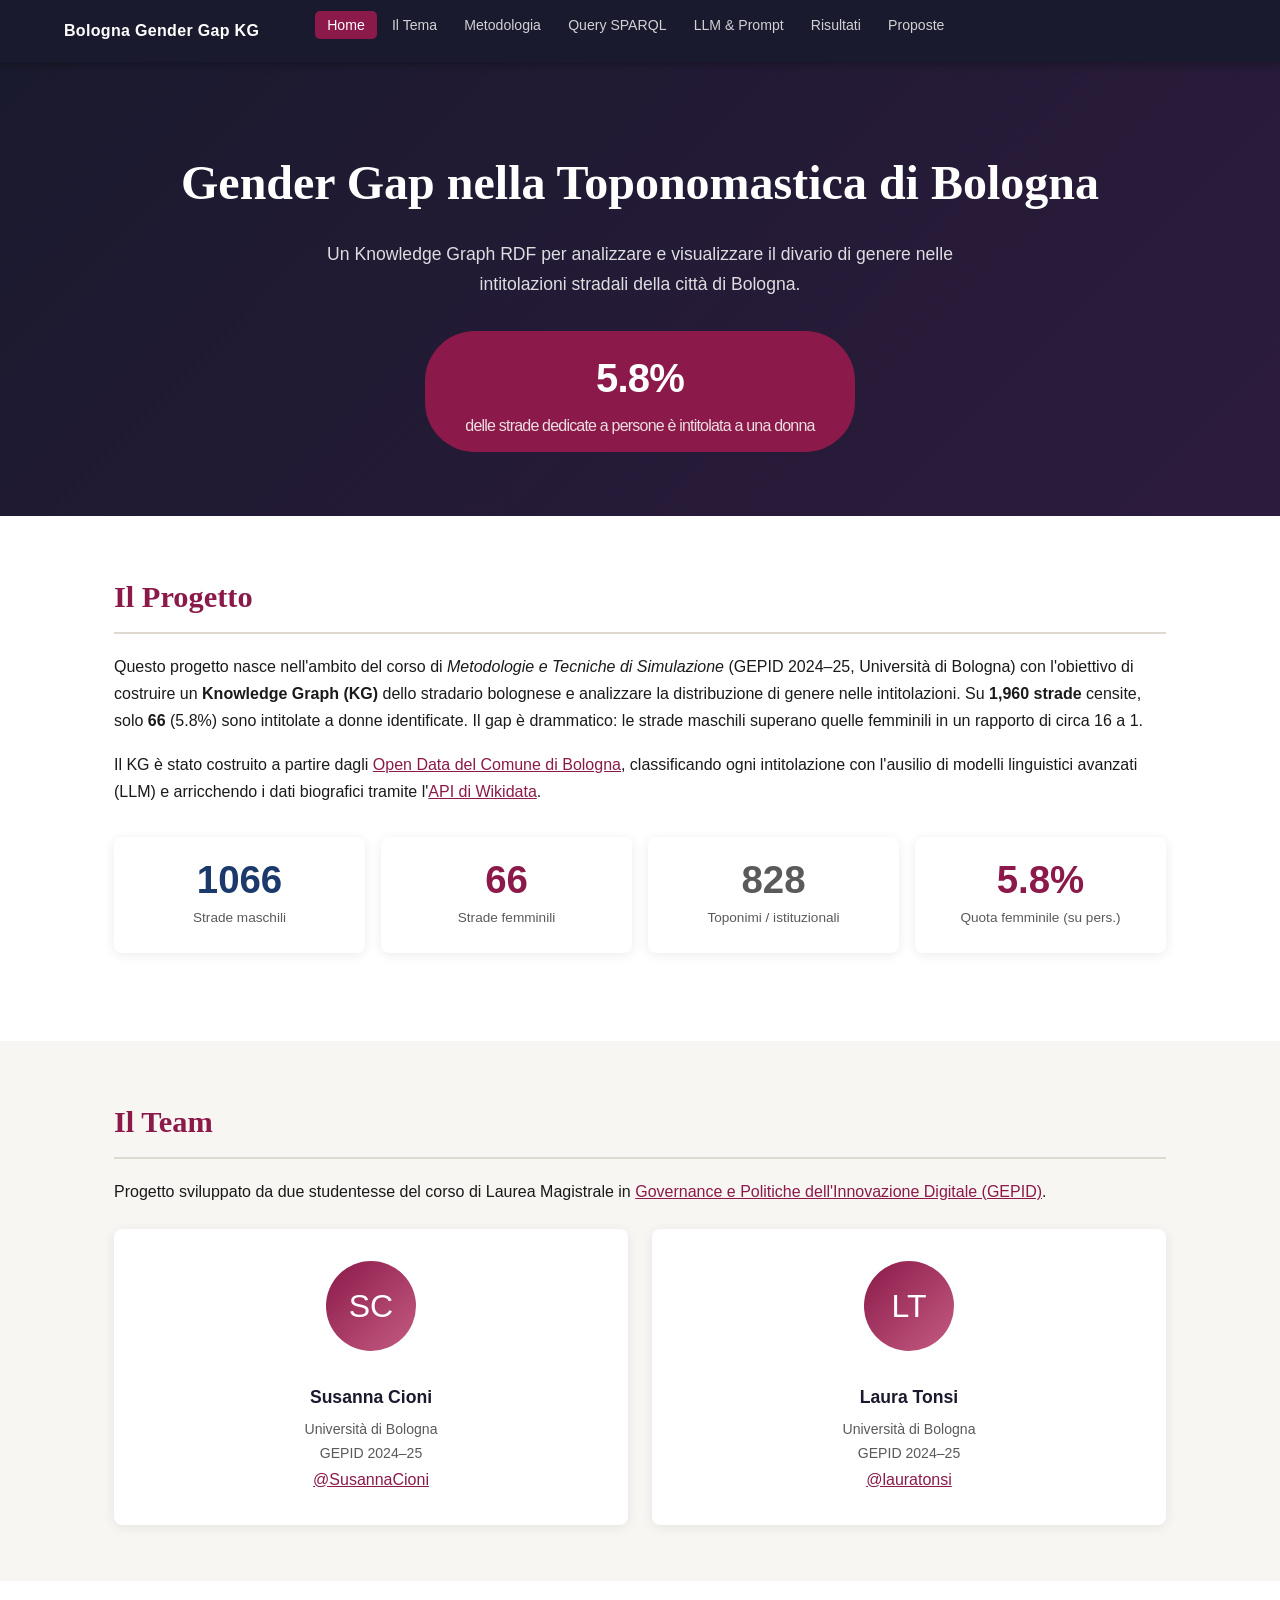
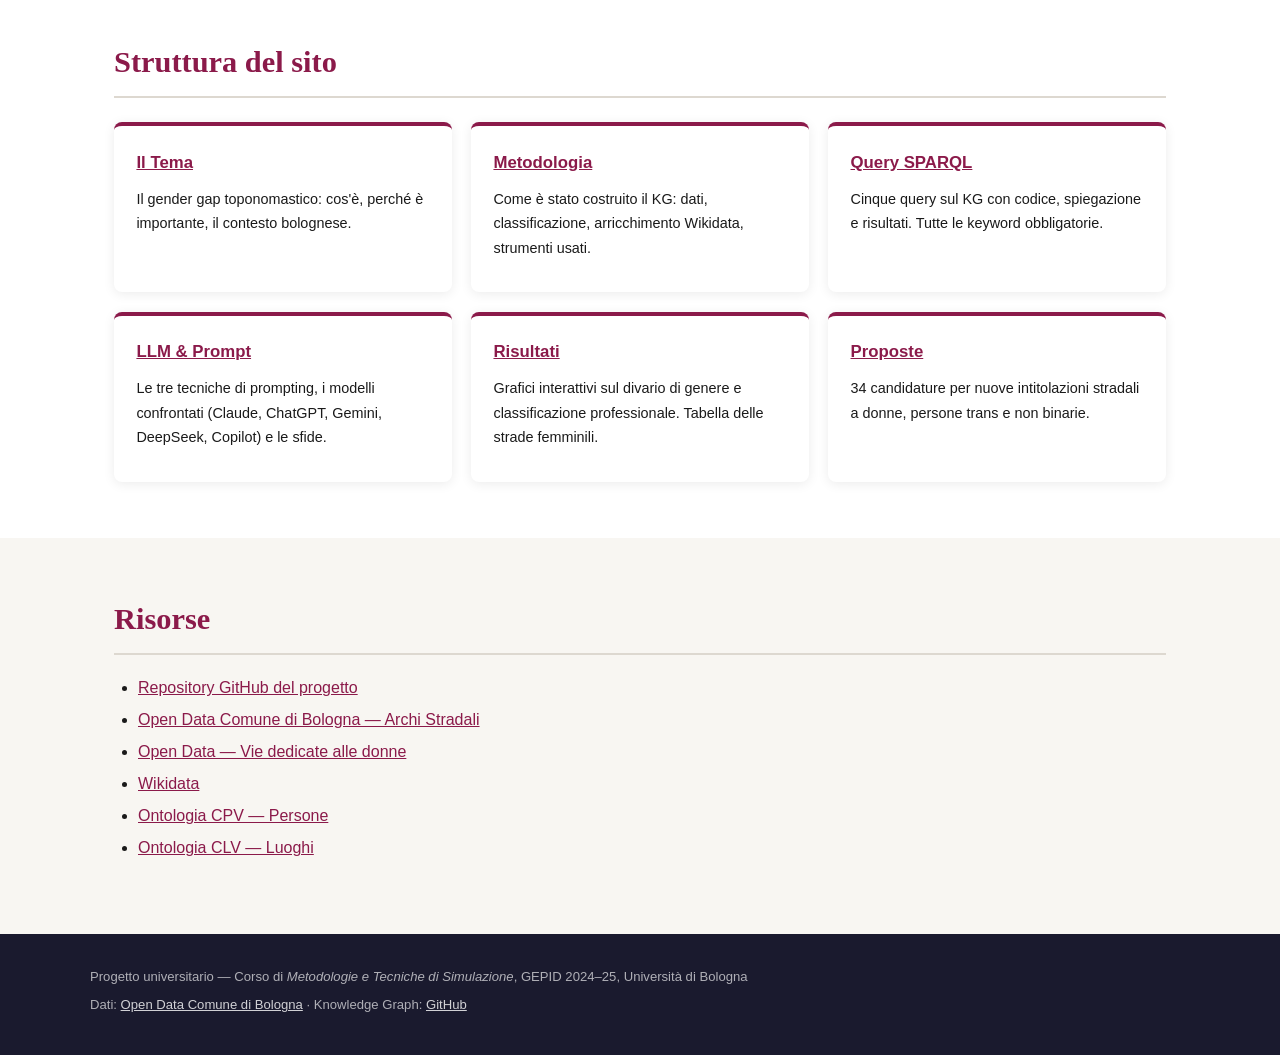
==== docs/index.html @ edab031f "feat: enhance documentation with links and new SPARQL query for RDF generation" ====
<!DOCTYPE html>
<html lang="it">
<head>
  <meta charset="UTF-8">
  <meta name="viewport" content="width=device-width, initial-scale=1.0">
  <title>Home — Gender Gap Bologna</title>
  <link rel="stylesheet" href="style.css">
  
</head>
<body>
<nav id="navbar">
  <div class="nav-inner">
    <a class="nav-brand" href="index.html" class="active">Bologna Gender Gap KG</a>
    <button class="nav-toggle" onclick="document.getElementById('navbar').classList.toggle('open')" aria-label="menu">&#9776;</button>
    <ul class="nav-links">
      <li><a href="index.html" class="active">Home</a></li>
      <li><a href="topic.html">Il Tema</a></li>
      <li><a href="methodology.html">Metodologia</a></li>
      <li><a href="sparql.html">Query SPARQL</a></li>
      <li><a href="llm.html">LLM &amp; Prompt</a></li>
      <li><a href="results.html">Risultati</a></li>
      <li><a href="proposals.html">Proposte</a></li>
    </ul>
  </div>
</nav>
<main>

<div class="hero">
  <h1>Gender Gap nella Toponomastica di Bologna</h1>
  <p>Un Knowledge Graph RDF per analizzare e visualizzare il divario di genere
     nelle intitolazioni stradali della città di Bologna.</p>
  <div class="hero-stat">
    5.8%
    <small>delle strade dedicate a persone è intitolata a una donna</small>
  </div>
</div>

<div class="section-alt"><div class="section">
  <h2>Il Progetto</h2>
  <p>Questo progetto nasce nell'ambito del corso di <em>Metodologie e Tecniche di Simulazione</em>
  (GEPID 2024–25, Università di Bologna) con l'obiettivo di costruire un
  <strong>Knowledge Graph (KG)</strong> dello stradario bolognese e analizzare la distribuzione
  di genere nelle intitolazioni. Su <strong>1,960 strade</strong> censite, solo <strong>66</strong>
  (5.8%) sono intitolate a donne identificate. Il gap è drammatico: le strade maschili
  superano quelle femminili in un rapporto di circa 16 a 1.</p>

  <p>Il KG è stato costruito a partire dagli
  <a href="https://opendata.comune.bologna.it/" target="_blank">Open Data del Comune di Bologna</a>,
  classificando ogni intitolazione con l'ausilio di modelli linguistici avanzati
  (LLM) e arricchendo i dati biografici tramite l'<a href="https://www.wikidata.org/" target="_blank">API di Wikidata</a>.</p>

  <div class="stat-grid">
    <div class="stat-box stat-male">
      <div class="number">1066</div>
      <div class="label">Strade maschili</div>
    </div>
    <div class="stat-box stat-female">
      <div class="number">66</div>
      <div class="label">Strade femminili</div>
    </div>
    <div class="stat-box stat-topo">
      <div class="number">828</div>
      <div class="label">Toponimi / istituzionali</div>
    </div>
    <div class="stat-box stat-pct">
      <div class="number">5.8%</div>
      <div class="label">Quota femminile (su pers.)</div>
    </div>
  </div>
</div></div>

<div class="section">
  <h2>Il Team</h2>
  <p>Progetto sviluppato da due studentesse del corso di Laurea Magistrale
  in <a href="https://corsi.unibo.it/magistrale/PoliticheInnovazioneDigitale" target="_blank" rel="noopener">Governance e Politiche dell'Innovazione Digitale (GEPID)</a>.</p>
  <div class="team-grid">
    <div class="team-card">
      <div class="team-avatar">SC</div>
      <h3>Susanna Cioni</h3>
      <p>Università di Bologna<br>GEPID 2024–25</p>
      <a href="https://github.com/SusannaCioni" target="_blank" rel="noopener">@SusannaCioni</a>
    </div>
    <div class="team-card">
      <div class="team-avatar">LT</div>
      <h3>Laura Tonsi</h3>
      <p>Università di Bologna<br>GEPID 2024–25</p>
      <a href="https://github.com/lauratonsi" target="_blank" rel="noopener">@lauratonsi</a>
    </div>
  </div>
</div>

<div class="section-alt"><div class="section">
  <h2>Struttura del sito</h2>
  <div class="card-grid">
    <div class="card"><h3><a href="topic.html">Il Tema</a></h3>
      <p>Il gender gap toponomastico: cos'è, perché è importante, il contesto bolognese.</p></div>
    <div class="card"><h3><a href="methodology.html">Metodologia</a></h3>
      <p>Come è stato costruito il KG: dati, classificazione, arricchimento Wikidata, strumenti usati.</p></div>
    <div class="card"><h3><a href="sparql.html">Query SPARQL</a></h3>
      <p>Cinque query sul KG con codice, spiegazione e risultati. Tutte le keyword obbligatorie.</p></div>
    <div class="card"><h3><a href="llm.html">LLM &amp; Prompt</a></h3>
      <p>Le tre tecniche di prompting, i modelli confrontati (Claude, ChatGPT, Gemini, DeepSeek, Copilot) e le sfide.</p></div>
    <div class="card"><h3><a href="results.html">Risultati</a></h3>
      <p>Grafici interattivi sul divario di genere e classificazione professionale. Tabella delle strade femminili.</p></div>
    <div class="card"><h3><a href="proposals.html">Proposte</a></h3>
      <p>34 candidature per nuove intitolazioni stradali a donne, persone trans e non binarie.</p></div>
  </div>
</div></div>

<div class="section">
  <h2>Risorse</h2>
  <ul>
    <li><a href="https://github.com/lauratonsi/PROGETTO_KNOWLEDGE_GRAPH" target="_blank">Repository GitHub del progetto</a></li>
    <li><a href="https://opendata.comune.bologna.it/explore/dataset/rifter_arcstra_li/information/" target="_blank">Open Data Comune di Bologna — Archi Stradali</a></li>
    <li><a href="https://opendata.comune.bologna.it/explore/dataset/le-aree-verdi-e-le-vie-di-bologna-dedicate-alle-donne/information/" target="_blank">Open Data — Vie dedicate alle donne</a></li>
    <li><a href="https://www.wikidata.org/" target="_blank">Wikidata</a></li>
    <li><a href="https://w3id.org/italia/onto/CPV/" target="_blank">Ontologia CPV — Persone</a></li>
    <li><a href="https://w3id.org/italia/onto/CLV/" target="_blank">Ontologia CLV — Luoghi</a></li>
  </ul>
</div>

</main>
<footer>
  <div class="footer-inner">
    <p>Progetto universitario — Corso di <em>Metodologie e Tecniche di Simulazione</em>, GEPID 2024–25, Università di Bologna</p>
    <p>Dati: <a href="https://opendata.comune.bologna.it/" target="_blank">Open Data Comune di Bologna</a> ·
       Knowledge Graph: <a href="https://github.com/lauratonsi/PROGETTO_KNOWLEDGE_GRAPH" target="_blank">GitHub</a></p>
  </div>
</footer>

</body>
</html>
---- docs/style.css ----
:root {
  --primary: #8b1a4a;
  --primary-light: #c45c82;
  --blue: #1b3a6b;
  --green: #1a6b3a;
  --green-light: #d4edda;
  --amber: #b5650a;
  --amber-light: #fff3cd;
  --text: #1a1a1a;
  --text-muted: #5a5a5a;
  --bg: #f8f6f2;
  --white: #ffffff;
  --border: #ddd8d0;
  --nav-bg: #1a1a2e;
  --nav-height: 62px;
  --radius: 8px;
  --shadow: 0 2px 12px rgba(0,0,0,0.08);
}

*, *::before, *::after { box-sizing: border-box; margin: 0; padding: 0; }

body {
  font-family: -apple-system, BlinkMacSystemFont, 'Segoe UI', Roboto, sans-serif;
  font-size: 16px;
  line-height: 1.7;
  color: var(--text);
  background: var(--bg);
}

/* ── Navigation ── */
#navbar {
  position: fixed; top: 0; left: 0; right: 0; z-index: 1000;
  background: var(--nav-bg);
  box-shadow: 0 2px 8px rgba(0,0,0,0.3);
  height: var(--nav-height);
}
.nav-inner {
  max-width: 1200px; margin: 0 auto; padding: 0 1.5rem;
  display: flex; align-items: center; height: 100%;
}
.nav-brand {
  color: #fff; font-weight: 700; font-size: 1rem;
  text-decoration: none; white-space: nowrap; margin-right: 2rem;
  letter-spacing: 0.02em;
}
.nav-links {
  list-style: none; display: flex; gap: 0.2rem; flex-wrap: wrap;
}
.nav-links a {
  color: rgba(255,255,255,0.8); text-decoration: none;
  padding: 0.4rem 0.75rem; border-radius: 5px;
  font-size: 0.88rem; transition: background 0.15s, color 0.15s;
}
.nav-links a:hover, .nav-links a.active {
  background: var(--primary); color: #fff;
}
.nav-toggle { display: none; background: none; border: none; color: #fff; font-size: 1.4rem; cursor: pointer; margin-left: auto; }

/* ── Main ── */
main { margin-top: var(--nav-height); min-height: calc(100vh - var(--nav-height) - 80px); }

/* ── Hero ── */
.hero {
  background: linear-gradient(135deg, var(--nav-bg) 0%, #2d1b3d 100%);
  color: #fff; padding: 5rem 1.5rem 4rem; text-align: center;
}
.hero h1 { font-family: Georgia, serif; font-size: clamp(1.8rem, 4vw, 3rem); margin-bottom: 1rem; }
.hero p  { font-size: 1.1rem; opacity: 0.85; max-width: 680px; margin: 0 auto 2rem; }
.hero-stat { display: inline-block; background: var(--primary); padding: 0.8rem 2.5rem; border-radius: 50px; font-size: 2.5rem; font-weight: 700; letter-spacing: -0.02em; }
.hero-stat small { font-size: 1rem; font-weight: 400; opacity: 0.85; display: block; }

/* ── Sections ── */
.section { max-width: 1100px; margin: 0 auto; padding: 3.5rem 1.5rem; }
.section + .section { padding-top: 1rem; }
.section-alt { background: var(--white); }
.section-alt .section { padding: 3.5rem 1.5rem; }
h2 { font-family: Georgia, serif; font-size: 1.9rem; color: var(--primary); margin-bottom: 1.2rem; border-bottom: 2px solid var(--border); padding-bottom: 0.5rem; }
h3 { font-size: 1.2rem; color: var(--nav-bg); margin: 2rem 0 0.6rem; }
h4 { font-size: 1rem; color: var(--text); margin: 1.2rem 0 0.4rem; font-weight: 600; }
p  { margin-bottom: 1rem; }
a  { color: var(--primary); }
a:hover { color: var(--primary-light); }
ul, ol { margin: 0.5rem 0 1rem 1.5rem; }
li { margin-bottom: 0.3rem; }

/* ── Cards grid ── */
.card-grid { display: grid; grid-template-columns: repeat(auto-fill, minmax(300px, 1fr)); gap: 1.2rem; margin-top: 1.5rem; }
.card {
  background: var(--white); border-radius: var(--radius); padding: 1.4rem;
  box-shadow: var(--shadow); border-top: 4px solid var(--primary);
  transition: transform 0.15s, box-shadow 0.15s;
}
.card:hover { transform: translateY(-3px); box-shadow: 0 6px 20px rgba(0,0,0,0.12); }
.card.future { border-top-color: var(--amber); }
.card h3 { margin-top: 0; font-size: 1.05rem; color: var(--primary); }
.card.future h3 { color: var(--amber); }
.card-meta { font-size: 0.82rem; color: var(--text-muted); margin-bottom: 0.5rem; }
.card p { font-size: 0.9rem; margin-bottom: 0.6rem; }
.badge {
  display: inline-block; padding: 0.2rem 0.7rem; border-radius: 20px; font-size: 0.75rem; font-weight: 600;
}
.badge-active { background: var(--green-light); color: var(--green); }
.badge-future { background: var(--amber-light); color: var(--amber); }
.card-fonte { font-size: 0.78rem; margin-top: 0.6rem; }

/* ── Stat boxes ── */
.stat-grid { display: grid; grid-template-columns: repeat(auto-fit, minmax(180px, 1fr)); gap: 1rem; margin: 2rem 0; }
.stat-box { background: var(--white); border-radius: var(--radius); padding: 1.5rem 1rem; text-align: center; box-shadow: var(--shadow); }
.stat-box .number { font-size: 2.4rem; font-weight: 700; line-height: 1; }
.stat-box .label { font-size: 0.85rem; color: var(--text-muted); margin-top: 0.4rem; }
.stat-male   .number { color: var(--blue); }
.stat-female .number { color: var(--primary); }
.stat-topo   .number { color: #5a5a5a; }
.stat-pct    .number { color: var(--primary); }

/* ── Charts ── */
.chart-wrap { position: relative; max-width: 700px; margin: 1.5rem auto; }
.chart-wrap-full { position: relative; width: 100%; margin: 1.5rem 0; height: 420px; }

/* ── Code blocks ── */
.code-block {
  background: #1e1e2e; color: #cdd6f4; border-radius: var(--radius);
  padding: 1.4rem 1.6rem; overflow-x: auto; font-family: 'Consolas','Monaco','Courier New',monospace;
  font-size: 0.82rem; line-height: 1.7; margin: 1rem 0 1.5rem;
}
.code-block .sc { color: #6c7086; font-style: italic; }  /* comment */
.code-block .sk { color: #89b4fa; font-weight: bold; }   /* keyword */
.code-block .sp { color: #a6e3a1; }                      /* prefix name */
.code-block .su { color: #f9e2af; }                      /* uri */
.code-block .ss { color: #a6e3a1; }                      /* string */
.code-block .sv { color: #cba6f7; }                      /* variable */

/* ── Prompt boxes ── */
.prompt-box {
  border-left: 4px solid var(--primary); background: var(--white);
  padding: 1rem 1.2rem; border-radius: 0 var(--radius) var(--radius) 0;
  margin: 0.8rem 0 1.2rem; font-size: 0.92rem;
}
.response-box {
  border-left: 4px solid var(--blue); background: #f0f4ff;
  padding: 1rem 1.2rem; border-radius: 0 var(--radius) var(--radius) 0;
  margin: 0.8rem 0 1.5rem; font-size: 0.92rem;
}
.prompt-label { font-size: 0.75rem; font-weight: 700; text-transform: uppercase; letter-spacing: 0.05em; color: var(--text-muted); margin-bottom: 0.3rem; }

/* ── Table ── */
.table-wrap { overflow-x: auto; margin: 1rem 0; }
table { width: 100%; border-collapse: collapse; font-size: 0.88rem; }
th { background: var(--nav-bg); color: #fff; padding: 0.6rem 0.8rem; text-align: left; font-weight: 600; }
td { padding: 0.55rem 0.8rem; border-bottom: 1px solid var(--border); }
tr:nth-child(even) td { background: #f5f3ef; }
tr:hover td { background: #ede8e0; }

/* ── Filters ── */
.filters { display: flex; flex-wrap: wrap; gap: 0.5rem; margin: 1rem 0; }
.filter-btn {
  padding: 0.4rem 1rem; border-radius: 20px; border: 2px solid var(--border);
  background: var(--white); cursor: pointer; font-size: 0.85rem; transition: all 0.15s;
}
.filter-btn:hover, .filter-btn.active { background: var(--primary); color: #fff; border-color: var(--primary); }
#search-box {
  padding: 0.5rem 1rem; border: 2px solid var(--border); border-radius: 20px;
  font-size: 0.9rem; width: 100%; max-width: 360px; outline: none;
}
#search-box:focus { border-color: var(--primary); }

/* ── LLM table ── */
.llm-table td, .llm-table th { padding: 0.7rem 1rem; }
.llm-table .check { color: var(--green); font-weight: bold; }
.llm-table .partial { color: var(--amber); }
.llm-table .cross { color: #c0392b; }

/* ── Step list ── */
.step-list { list-style: none; margin: 1rem 0; padding: 0; counter-reset: steps; }
.step-list > li {
  counter-increment: steps; display: flex; gap: 1rem;
  padding: 1rem; background: var(--white); border-radius: var(--radius);
  box-shadow: var(--shadow); margin-bottom: 0.8rem;
}
.step-list > li::before {
  content: counter(steps); min-width: 2rem; height: 2rem;
  background: var(--primary); color: #fff; border-radius: 50%;
  display: flex; align-items: center; justify-content: center;
  font-weight: 700; flex-shrink: 0;
}

/* ── Team ── */
.team-grid { display: grid; grid-template-columns: repeat(auto-fit, minmax(220px, 1fr)); gap: 1.5rem; margin-top: 1.5rem; }
.team-card { background: var(--white); border-radius: var(--radius); padding: 2rem 1.5rem; text-align: center; box-shadow: var(--shadow); }
.team-avatar { width: 90px; height: 90px; border-radius: 50%; background: linear-gradient(135deg, var(--primary), var(--primary-light)); display: flex; align-items: center; justify-content: center; font-size: 2rem; color: #fff; margin: 0 auto 1rem; }
.team-card h3 { font-size: 1.1rem; margin-bottom: 0.3rem; }
.team-card p { font-size: 0.88rem; color: var(--text-muted); margin: 0; }

/* ── Info box ── */
.info-box { background: #e8f4fd; border-left: 4px solid var(--blue); padding: 1rem 1.2rem; border-radius: 0 var(--radius) var(--radius) 0; margin: 1rem 0; font-size: 0.92rem; }
.warn-box  { background: var(--amber-light); border-left: 4px solid var(--amber); padding: 1rem 1.2rem; border-radius: 0 var(--radius) var(--radius) 0; margin: 1rem 0; font-size: 0.92rem; }

/* ── Footer ── */
footer { background: var(--nav-bg); color: rgba(255,255,255,0.65); padding: 2rem 1.5rem; font-size: 0.82rem; }
.footer-inner { max-width: 1100px; margin: 0 auto; }
footer a { color: rgba(255,255,255,0.8); }
footer p { margin-bottom: 0.4rem; }

/* ── Responsive ── */
@media (max-width: 768px) {
  .nav-toggle { display: block; }
  .nav-links { display: none; flex-direction: column; position: absolute; top: var(--nav-height); left: 0; right: 0; background: var(--nav-bg); padding: 1rem; gap: 0.2rem; }
  #navbar.open .nav-links { display: flex; }
  .hero { padding: 3rem 1rem 2.5rem; }
}
.grafici-grid {
  display: grid;
  grid-template-columns: repeat(auto-fit, minmax(300px, 1fr));
  gap: 1.5rem;
  margin: 1.5rem 0;
}
.grafici-grid figure {
  margin: 0;
  background: #f8f8f8;
  border-radius: 8px;
  overflow: hidden;
  border: 1px solid #e0e0e0;
}
.grafici-grid img {
  width: 100%;
  display: block;
}
.grafici-grid figcaption {
  padding: 0.6rem 0.8rem;
  font-size: 0.83rem;
  color: #555;
  text-align: center;
}
.grafici-grid a { display: block; }
.grafici-grid a:hover img { opacity: 0.88; }
.grafici-grid img { cursor: zoom-in; transition: opacity 0.15s; }
.btn-webvowl {
  display: inline-block;
  background: var(--primary);
  color: #fff;
  padding: 0.75rem 2rem;
  border-radius: 6px;
  font-weight: 600;
  font-size: 1rem;
  text-decoration: none;
  transition: background 0.2s;
}
.btn-webvowl:hover { background: var(--primary-light); color: #fff; }
.webvowl-note { font-size: 0.85rem; color: #555; margin-top: 0.75rem; }
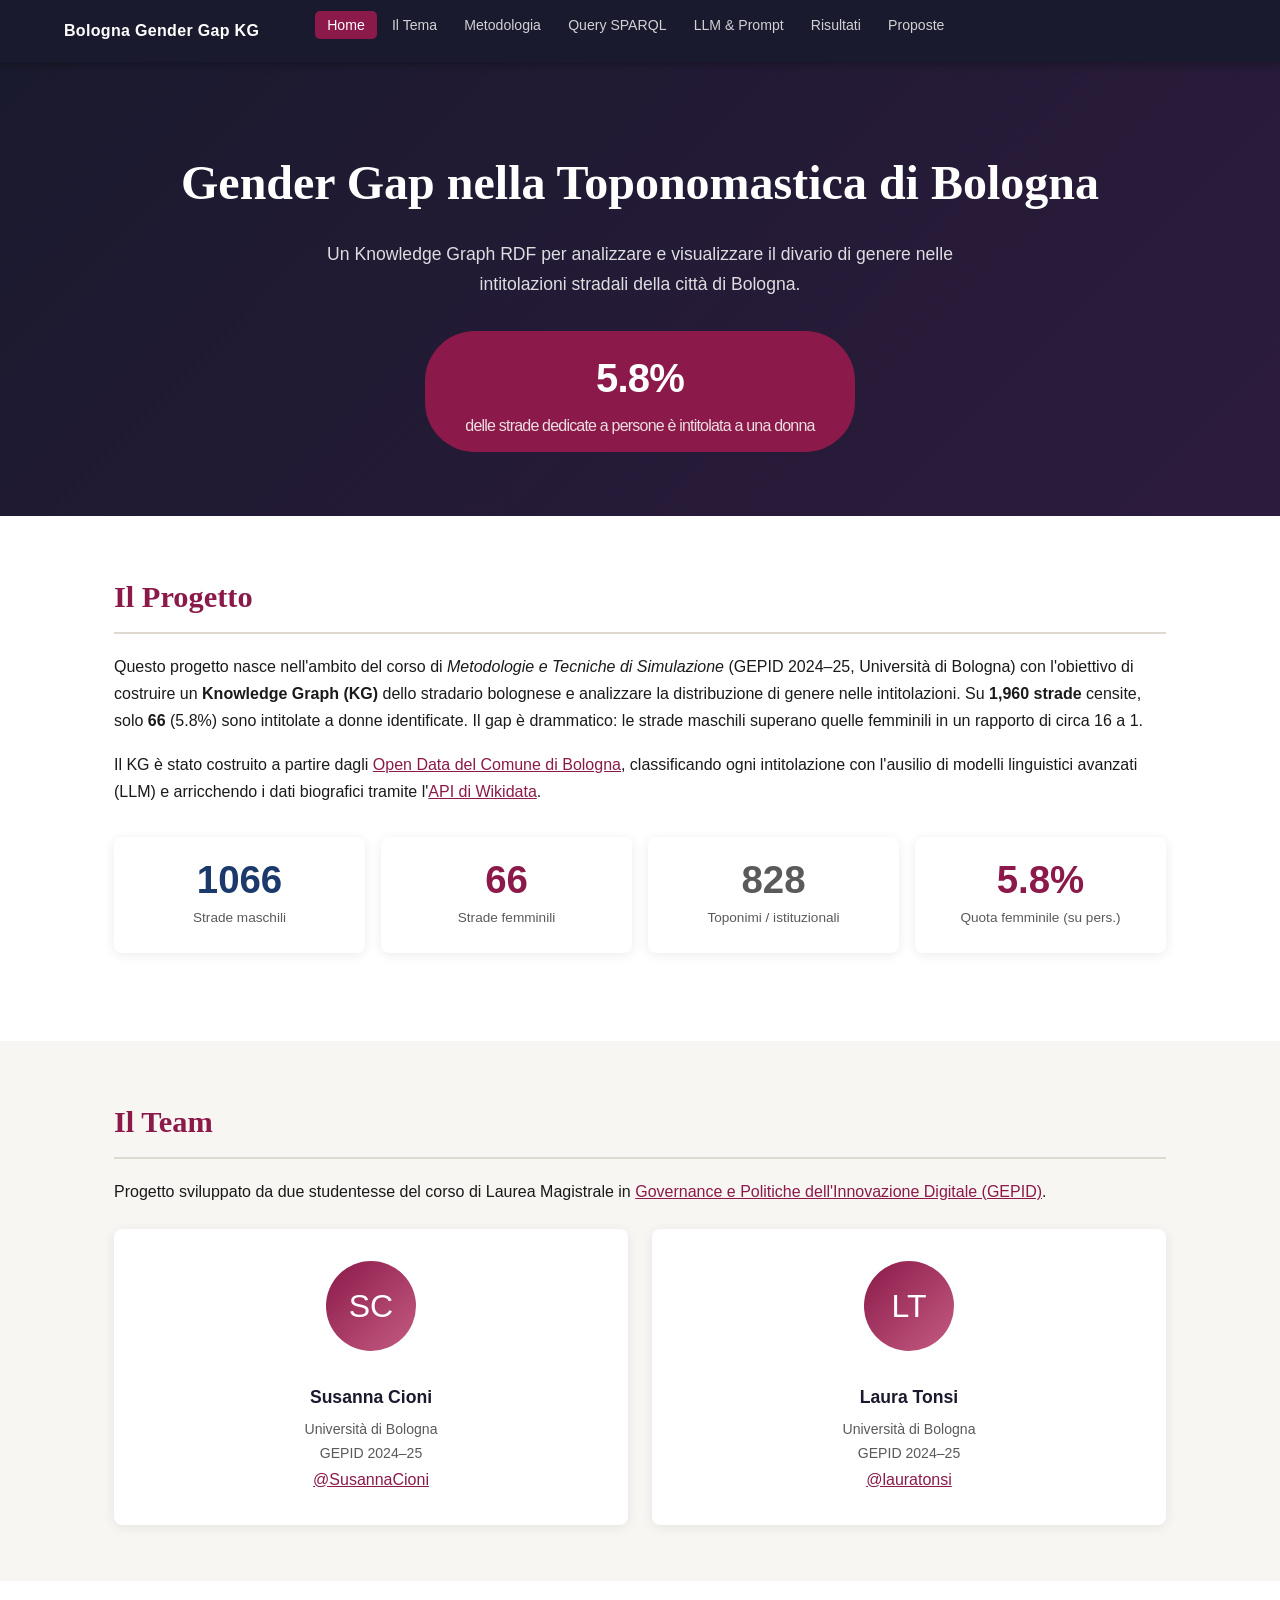
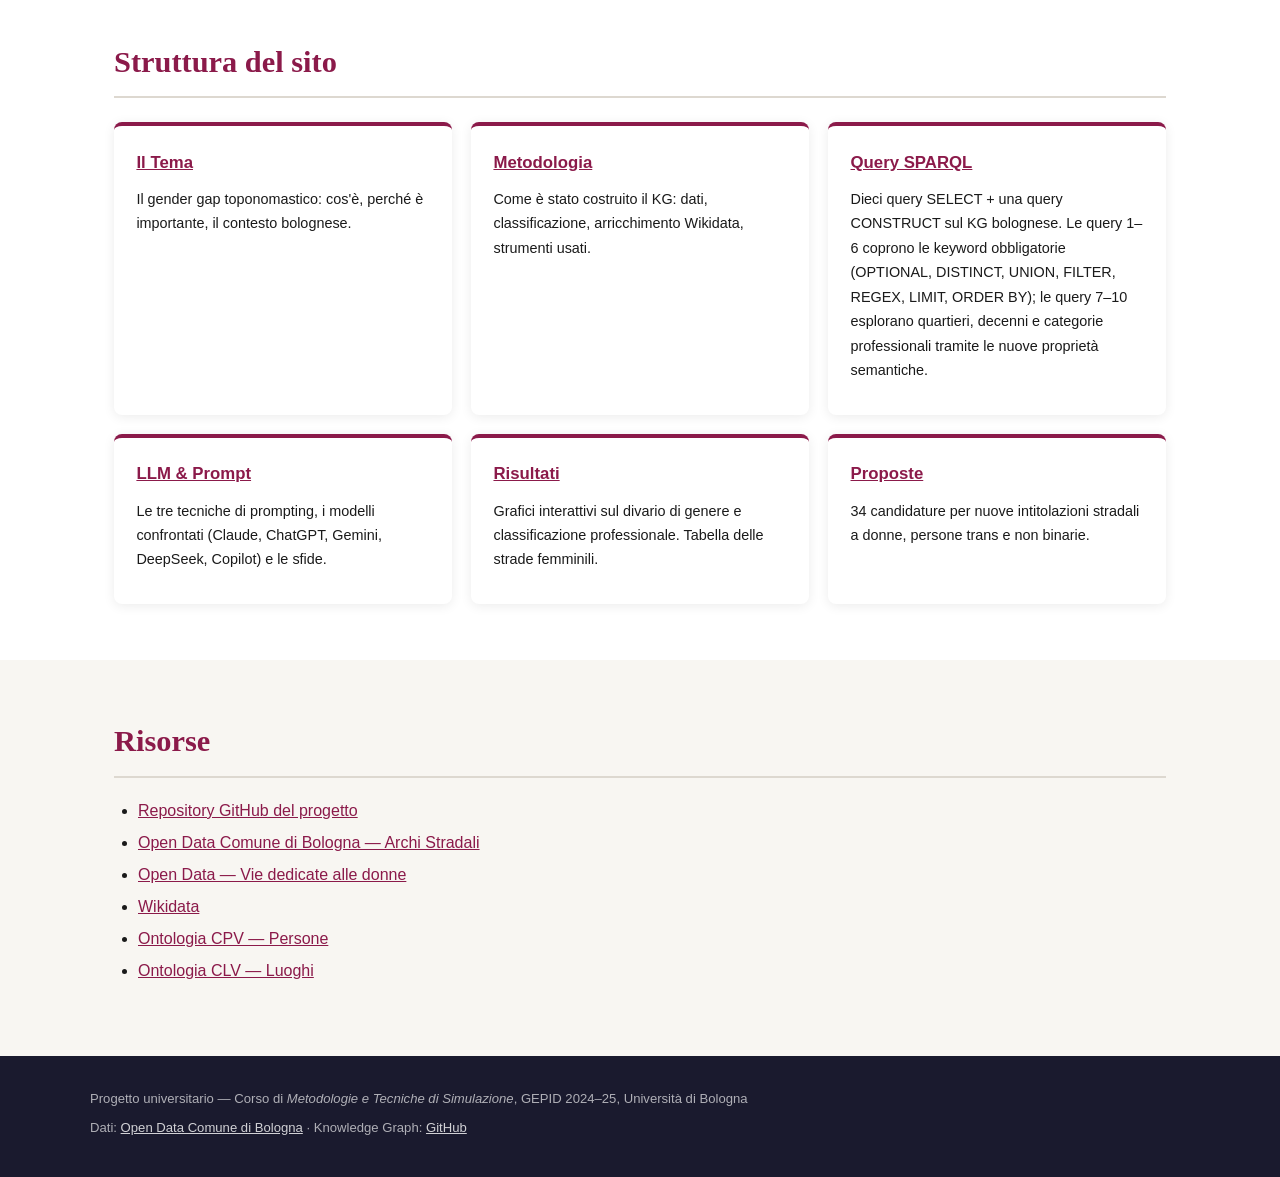
==== commit 51d07d64: "feat: update methodology and SPARQL documentation with detailed query descriptions and classificatio" ====
--- a/docs/index.html
+++ b/docs/index.html
@@ -10,7 +10,7 @@
 <body>
 <nav id="navbar">
   <div class="nav-inner">
-    <a class="nav-brand" href="index.html" class="active">Bologna Gender Gap KG</a>
+    <a class="nav-brand" href="index.html">Bologna Gender Gap KG</a>
     <button class="nav-toggle" onclick="document.getElementById('navbar').classList.toggle('open')" aria-label="menu">&#9776;</button>
     <ul class="nav-links">
       <li><a href="index.html" class="active">Home</a></li>
@@ -97,7 +97,7 @@
     <div class="card"><h3><a href="methodology.html">Metodologia</a></h3>
       <p>Come è stato costruito il KG: dati, classificazione, arricchimento Wikidata, strumenti usati.</p></div>
     <div class="card"><h3><a href="sparql.html">Query SPARQL</a></h3>
-      <p>Cinque query sul KG con codice, spiegazione e risultati. Tutte le keyword obbligatorie.</p></div>
+      <p>Dieci query SELECT + una query CONSTRUCT sul KG bolognese. Le query 1–6 coprono le keyword obbligatorie (OPTIONAL, DISTINCT, UNION, FILTER, REGEX, LIMIT, ORDER BY); le query 7–10 esplorano quartieri, decenni e categorie professionali tramite le nuove proprietà semantiche.</p></div>
     <div class="card"><h3><a href="llm.html">LLM &amp; Prompt</a></h3>
       <p>Le tre tecniche di prompting, i modelli confrontati (Claude, ChatGPT, Gemini, DeepSeek, Copilot) e le sfide.</p></div>
     <div class="card"><h3><a href="results.html">Risultati</a></h3>
--- a/docs/style.css
+++ b/docs/style.css
@@ -248,3 +248,171 @@
 }
 .btn-webvowl:hover { background: var(--primary-light); color: #fff; }
 .webvowl-note { font-size: 0.85rem; color: #555; margin-top: 0.75rem; }
+
+/* ── KG SVG Diagram ── */
+.kg-svg {
+  width: 100%;
+  height: auto;
+  display: block;
+  border-radius: var(--radius);
+  overflow: visible;
+}
+
+/* ── KG Diagram ── */
+.kg-diagram-wrap {
+  background: var(--white);
+  border: 1px solid var(--border);
+  border-radius: var(--radius);
+  padding: 2rem 1.5rem 1.5rem;
+  margin: 1.5rem 0 2rem;
+  box-shadow: var(--shadow);
+}
+
+.kg-diagram {
+  display: flex;
+  align-items: center;
+  justify-content: center;
+  gap: 0;
+  flex-wrap: wrap;
+  row-gap: 1.5rem;
+}
+
+.kg-node {
+  border-radius: 10px;
+  padding: 1.2rem 1.4rem;
+  min-width: 230px;
+  max-width: 280px;
+  box-shadow: 0 3px 14px rgba(0,0,0,0.10);
+  flex-shrink: 0;
+}
+
+.kg-node-street {
+  background: linear-gradient(135deg, #1b3a6b 0%, #2a5298 100%);
+  color: #fff;
+  border: 2px solid #1b3a6b;
+}
+
+.kg-node-person {
+  background: linear-gradient(135deg, #8b1a4a 0%, #c45c82 100%);
+  color: #fff;
+  border: 2px solid #8b1a4a;
+}
+
+.kg-node-icon {
+  font-size: 1.8rem;
+  margin-bottom: 0.3rem;
+  line-height: 1;
+}
+
+.kg-node-label {
+  font-family: 'Consolas','Monaco','Courier New', monospace;
+  font-size: 1.05rem;
+  font-weight: 700;
+  margin-bottom: 0.8rem;
+  letter-spacing: 0.01em;
+}
+
+.kg-node-props {
+  display: flex;
+  flex-direction: column;
+  gap: 0.25rem;
+}
+
+.kg-prop {
+  font-size: 0.78rem;
+  background: rgba(255,255,255,0.15);
+  border-radius: 4px;
+  padding: 0.15rem 0.5rem;
+  display: block;
+  line-height: 1.5;
+}
+
+.kg-prop code {
+  background: none;
+  color: inherit;
+  font-size: inherit;
+  font-weight: 600;
+}
+
+.kg-prop em {
+  opacity: 0.85;
+  font-style: italic;
+}
+
+/* Arrow between nodes */
+.kg-arrow-wrap {
+  display: flex;
+  flex-direction: column;
+  align-items: center;
+  justify-content: center;
+  padding: 0 0.8rem;
+  min-width: 130px;
+  flex-shrink: 0;
+}
+
+.kg-arrow-line {
+  width: 100%;
+  height: 2px;
+  background: var(--text-muted);
+  position: relative;
+}
+
+.kg-arrow-label {
+  font-size: 0.72rem;
+  color: var(--text-muted);
+  text-align: center;
+  margin: 0.3rem 0;
+  white-space: nowrap;
+}
+
+.kg-arrow-label code {
+  font-size: 0.72rem;
+  color: var(--text-muted);
+}
+
+.kg-arrow-head {
+  font-size: 1.1rem;
+  color: var(--text-muted);
+  line-height: 1;
+  margin-top: -0.2rem;
+}
+
+/* Legend */
+.kg-diagram-legend {
+  display: flex;
+  flex-wrap: wrap;
+  gap: 1rem;
+  justify-content: center;
+  margin-top: 1.5rem;
+  padding-top: 1rem;
+  border-top: 1px solid var(--border);
+  font-size: 0.82rem;
+}
+
+.kg-legend-item {
+  display: flex;
+  align-items: center;
+  gap: 0.4rem;
+  color: var(--text-muted);
+}
+
+.kg-legend-item::before {
+  content: '';
+  display: inline-block;
+  width: 14px;
+  height: 14px;
+  border-radius: 3px;
+  flex-shrink: 0;
+}
+
+.kg-legend-street::before { background: #1b3a6b; }
+.kg-legend-person::before { background: #8b1a4a; }
+.kg-legend-arrow::before  { background: var(--text-muted); border-radius: 2px; height: 3px; margin-top: 5px; }
+
+@media (max-width: 640px) {
+  .kg-diagram { flex-direction: column; }
+  .kg-arrow-wrap { flex-direction: row; min-width: unset; padding: 0.5rem 0; }
+  .kg-arrow-line { height: 2px; width: 40px; }
+  .kg-arrow-head { transform: rotate(90deg); }
+  .kg-node { min-width: unset; width: 100%; max-width: 100%; }
+}
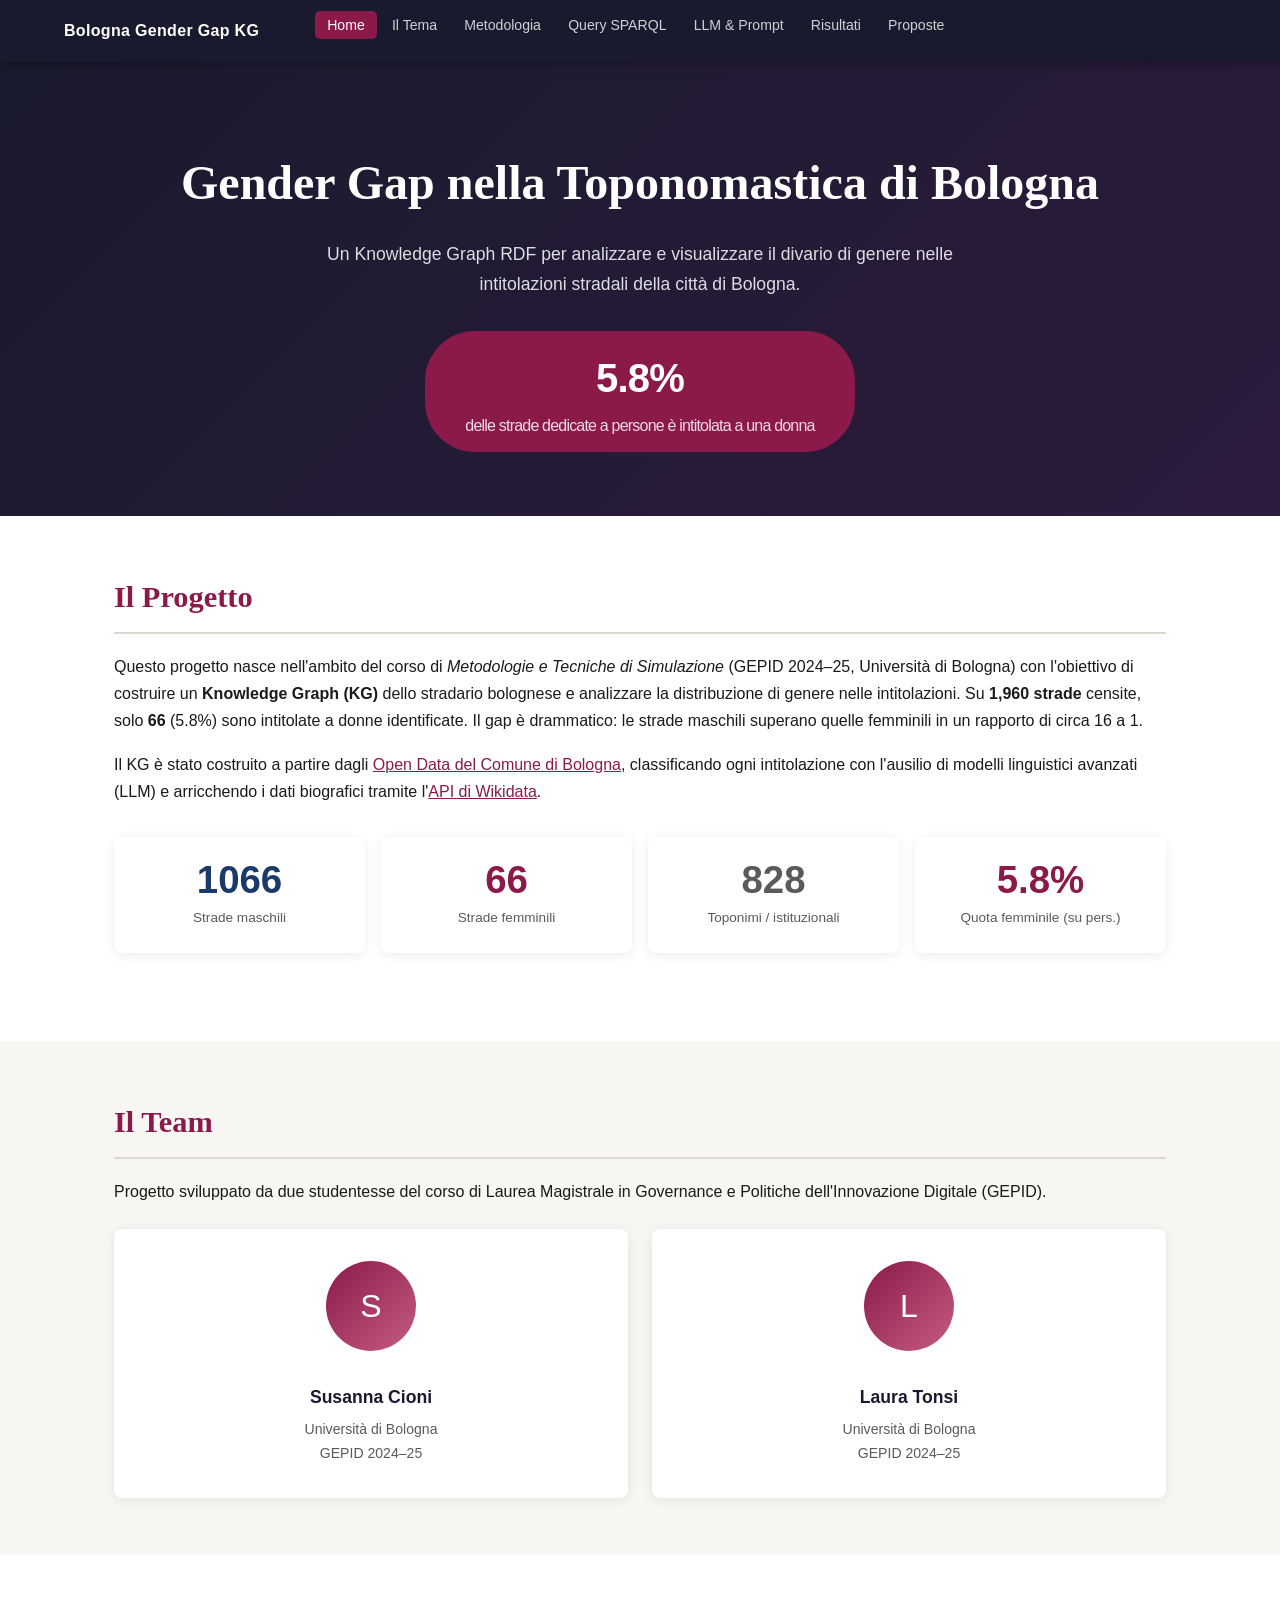
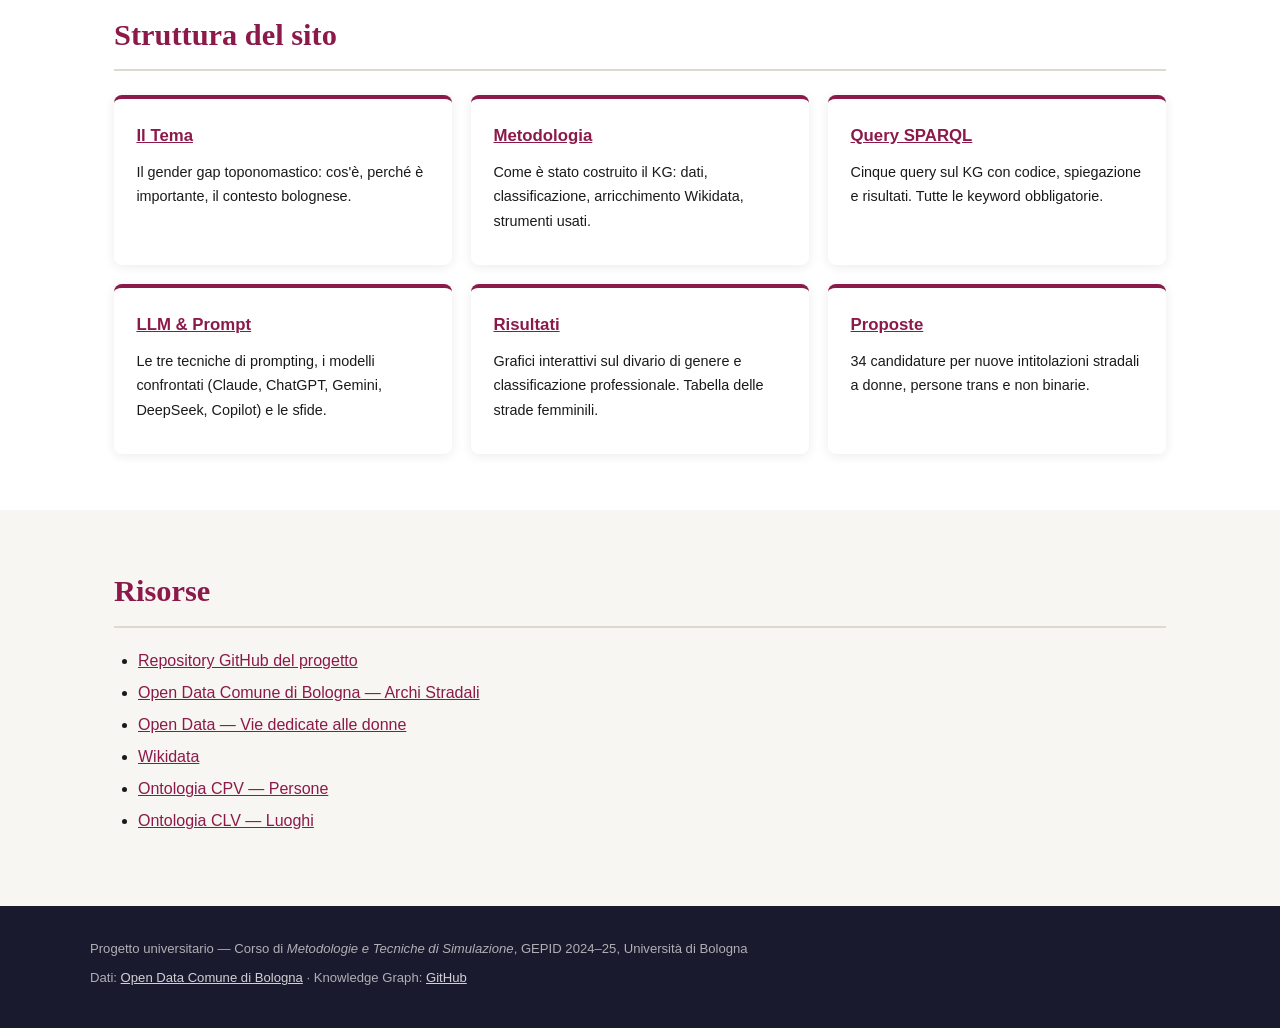
==== commit ff50d63a: "Aggiungi playground SPARQL interattivo su sparql.html - Textarea con 3 query di esempio precaricate " ====
--- a/docs/index.html
+++ b/docs/index.html
@@ -10,7 +10,7 @@
 <body>
 <nav id="navbar">
   <div class="nav-inner">
-    <a class="nav-brand" href="index.html">Bologna Gender Gap KG</a>
+    <a class="nav-brand" href="index.html" class="active">Bologna Gender Gap KG</a>
     <button class="nav-toggle" onclick="document.getElementById('navbar').classList.toggle('open')" aria-label="menu">&#9776;</button>
     <ul class="nav-links">
       <li><a href="index.html" class="active">Home</a></li>
@@ -72,19 +72,17 @@
 <div class="section">
   <h2>Il Team</h2>
   <p>Progetto sviluppato da due studentesse del corso di Laurea Magistrale
-  in <a href="https://corsi.unibo.it/magistrale/PoliticheInnovazioneDigitale" target="_blank" rel="noopener">Governance e Politiche dell'Innovazione Digitale (GEPID)</a>.</p>
+  in Governance e Politiche dell'Innovazione Digitale (GEPID).</p>
   <div class="team-grid">
     <div class="team-card">
-      <div class="team-avatar">SC</div>
+      <div class="team-avatar">S</div>
       <h3>Susanna Cioni</h3>
       <p>Università di Bologna<br>GEPID 2024–25</p>
-      <a href="https://github.com/SusannaCioni" target="_blank" rel="noopener">@SusannaCioni</a>
     </div>
     <div class="team-card">
-      <div class="team-avatar">LT</div>
+      <div class="team-avatar">L</div>
       <h3>Laura Tonsi</h3>
       <p>Università di Bologna<br>GEPID 2024–25</p>
-      <a href="https://github.com/lauratonsi" target="_blank" rel="noopener">@lauratonsi</a>
     </div>
   </div>
 </div>
@@ -97,7 +95,7 @@
     <div class="card"><h3><a href="methodology.html">Metodologia</a></h3>
       <p>Come è stato costruito il KG: dati, classificazione, arricchimento Wikidata, strumenti usati.</p></div>
     <div class="card"><h3><a href="sparql.html">Query SPARQL</a></h3>
-      <p>Dieci query SELECT + una query CONSTRUCT sul KG bolognese. Le query 1–6 coprono le keyword obbligatorie (OPTIONAL, DISTINCT, UNION, FILTER, REGEX, LIMIT, ORDER BY); le query 7–10 esplorano quartieri, decenni e categorie professionali tramite le nuove proprietà semantiche.</p></div>
+      <p>Cinque query sul KG con codice, spiegazione e risultati. Tutte le keyword obbligatorie.</p></div>
     <div class="card"><h3><a href="llm.html">LLM &amp; Prompt</a></h3>
       <p>Le tre tecniche di prompting, i modelli confrontati (Claude, ChatGPT, Gemini, DeepSeek, Copilot) e le sfide.</p></div>
     <div class="card"><h3><a href="results.html">Risultati</a></h3>
--- a/docs/style.css
+++ b/docs/style.css
@@ -249,170 +249,14 @@
 .btn-webvowl:hover { background: var(--primary-light); color: #fff; }
 .webvowl-note { font-size: 0.85rem; color: #555; margin-top: 0.75rem; }
 
-/* ── KG SVG Diagram ── */
-.kg-svg {
-  width: 100%;
-  height: auto;
-  display: block;
-  border-radius: var(--radius);
-  overflow: visible;
-}
-
-/* ── KG Diagram ── */
-.kg-diagram-wrap {
-  background: var(--white);
-  border: 1px solid var(--border);
-  border-radius: var(--radius);
-  padding: 2rem 1.5rem 1.5rem;
-  margin: 1.5rem 0 2rem;
-  box-shadow: var(--shadow);
-}
-
-.kg-diagram {
-  display: flex;
-  align-items: center;
-  justify-content: center;
-  gap: 0;
-  flex-wrap: wrap;
-  row-gap: 1.5rem;
-}
-
-.kg-node {
-  border-radius: 10px;
-  padding: 1.2rem 1.4rem;
-  min-width: 230px;
-  max-width: 280px;
-  box-shadow: 0 3px 14px rgba(0,0,0,0.10);
-  flex-shrink: 0;
-}
-
-.kg-node-street {
-  background: linear-gradient(135deg, #1b3a6b 0%, #2a5298 100%);
-  color: #fff;
-  border: 2px solid #1b3a6b;
-}
-
-.kg-node-person {
-  background: linear-gradient(135deg, #8b1a4a 0%, #c45c82 100%);
-  color: #fff;
-  border: 2px solid #8b1a4a;
-}
-
-.kg-node-icon {
-  font-size: 1.8rem;
-  margin-bottom: 0.3rem;
-  line-height: 1;
-}
-
-.kg-node-label {
-  font-family: 'Consolas','Monaco','Courier New', monospace;
-  font-size: 1.05rem;
-  font-weight: 700;
-  margin-bottom: 0.8rem;
-  letter-spacing: 0.01em;
-}
-
-.kg-node-props {
-  display: flex;
-  flex-direction: column;
-  gap: 0.25rem;
-}
-
-.kg-prop {
-  font-size: 0.78rem;
-  background: rgba(255,255,255,0.15);
-  border-radius: 4px;
-  padding: 0.15rem 0.5rem;
-  display: block;
-  line-height: 1.5;
-}
-
-.kg-prop code {
-  background: none;
-  color: inherit;
-  font-size: inherit;
-  font-weight: 600;
-}
-
-.kg-prop em {
-  opacity: 0.85;
-  font-style: italic;
-}
-
-/* Arrow between nodes */
-.kg-arrow-wrap {
-  display: flex;
-  flex-direction: column;
-  align-items: center;
-  justify-content: center;
-  padding: 0 0.8rem;
-  min-width: 130px;
-  flex-shrink: 0;
-}
-
-.kg-arrow-line {
-  width: 100%;
-  height: 2px;
-  background: var(--text-muted);
-  position: relative;
-}
-
-.kg-arrow-label {
-  font-size: 0.72rem;
-  color: var(--text-muted);
-  text-align: center;
-  margin: 0.3rem 0;
-  white-space: nowrap;
-}
-
-.kg-arrow-label code {
-  font-size: 0.72rem;
-  color: var(--text-muted);
-}
-
-.kg-arrow-head {
-  font-size: 1.1rem;
-  color: var(--text-muted);
-  line-height: 1;
-  margin-top: -0.2rem;
-}
-
-/* Legend */
-.kg-diagram-legend {
-  display: flex;
-  flex-wrap: wrap;
-  gap: 1rem;
-  justify-content: center;
-  margin-top: 1.5rem;
-  padding-top: 1rem;
-  border-top: 1px solid var(--border);
-  font-size: 0.82rem;
-}
-
-.kg-legend-item {
-  display: flex;
-  align-items: center;
-  gap: 0.4rem;
-  color: var(--text-muted);
-}
-
-.kg-legend-item::before {
-  content: '';
-  display: inline-block;
-  width: 14px;
-  height: 14px;
-  border-radius: 3px;
-  flex-shrink: 0;
-}
-
-.kg-legend-street::before { background: #1b3a6b; }
-.kg-legend-person::before { background: #8b1a4a; }
-.kg-legend-arrow::before  { background: var(--text-muted); border-radius: 2px; height: 3px; margin-top: 5px; }
-
-@media (max-width: 640px) {
-  .kg-diagram { flex-direction: column; }
-  .kg-arrow-wrap { flex-direction: row; min-width: unset; padding: 0.5rem 0; }
-  .kg-arrow-line { height: 2px; width: 40px; }
-  .kg-arrow-head { transform: rotate(90deg); }
-  .kg-node { min-width: unset; width: 100%; max-width: 100%; }
-}
+/* ── SPARQL Playground ── */
+.sparql-playground { background: #f5f5fa; border-radius: var(--radius); padding: 1.5rem; margin: 1.5rem 0; }
+.sparql-examples { display: flex; flex-wrap: wrap; gap: 0.5rem; margin-bottom: 0.8rem; }
+.example-btn { background: #fff; border: 2px solid var(--primary); color: var(--primary); padding: 0.4rem 0.9rem; border-radius: 20px; cursor: pointer; font-size: 0.82rem; font-weight: 600; transition: all 0.2s; }
+.example-btn.active, .example-btn:hover { background: var(--primary); color: #fff; }
+.sparql-textarea { width: 100%; box-sizing: border-box; font-family: 'Consolas','Monaco','Courier New',monospace; font-size: 0.82rem; line-height: 1.65; background: #1e1e2e; color: #cdd6f4; border: none; border-radius: var(--radius); padding: 1rem 1.2rem; min-height: 220px; resize: vertical; outline: none; margin-bottom: 0.8rem; display: block; }
+.run-btn { background: var(--primary); color: #fff; border: none; padding: 0.65rem 2rem; border-radius: 6px; font-size: 0.95rem; font-weight: 700; cursor: pointer; transition: background 0.2s; }
+.run-btn:hover { background: var(--primary-light); }
+.run-btn:disabled { opacity: 0.6; cursor: not-allowed; }
+.sparql-status { margin: 0.6rem 0; font-size: 0.88rem; color: var(--text-muted); min-height: 1.4em; }
+.sparql-status.err { color: #c0392b; }
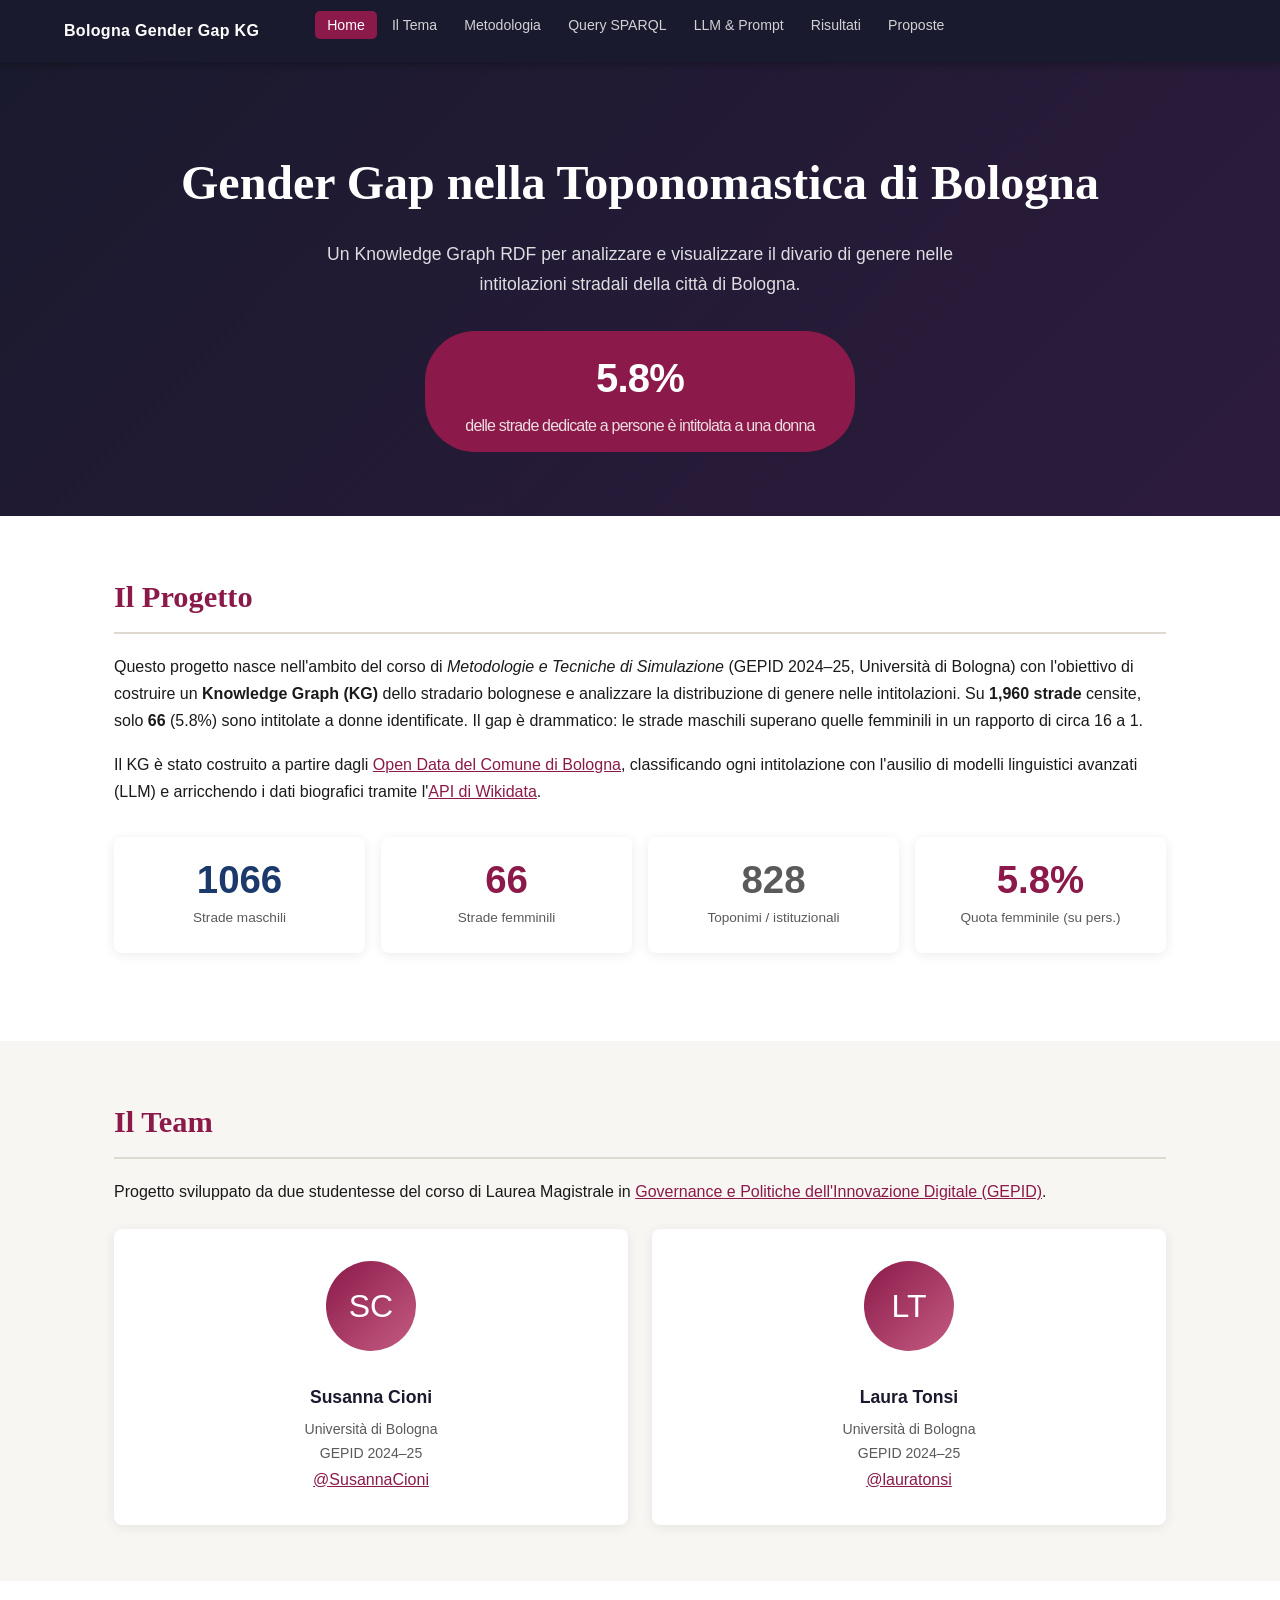
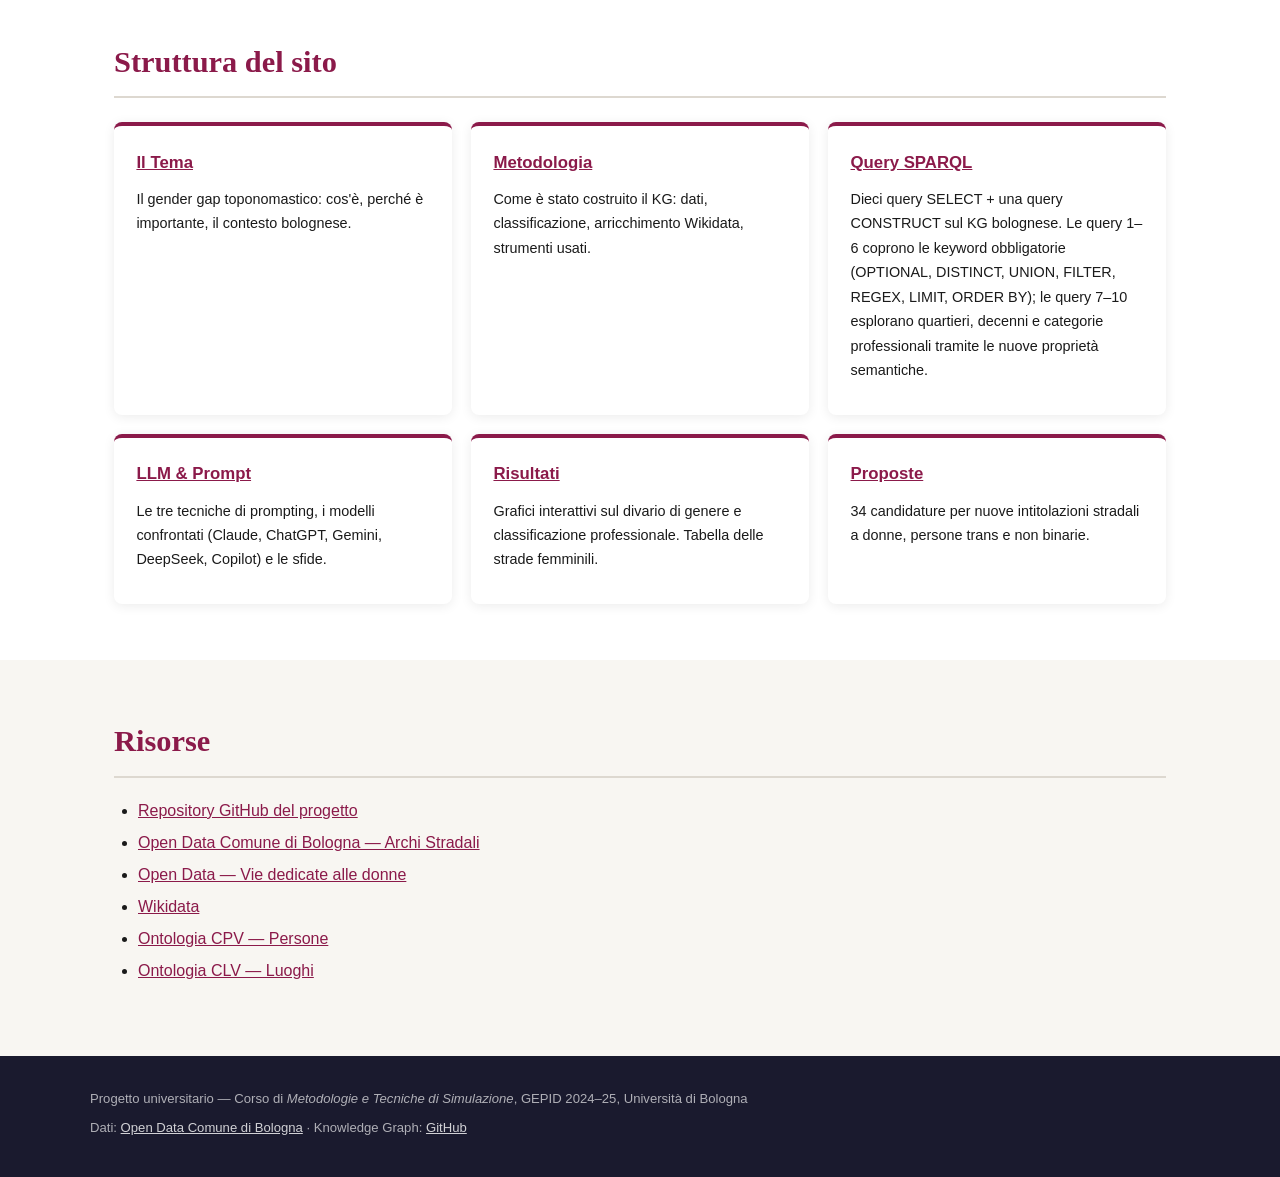
==== commit 70ecf508: "Ripristina sito da ultimo deploy Laura + aggiunge playground SPARQL Ripristinati da commit 51d07d6 (" ====
--- a/docs/index.html
+++ b/docs/index.html
@@ -10,7 +10,7 @@
 <body>
 <nav id="navbar">
   <div class="nav-inner">
-    <a class="nav-brand" href="index.html" class="active">Bologna Gender Gap KG</a>
+    <a class="nav-brand" href="index.html">Bologna Gender Gap KG</a>
     <button class="nav-toggle" onclick="document.getElementById('navbar').classList.toggle('open')" aria-label="menu">&#9776;</button>
     <ul class="nav-links">
       <li><a href="index.html" class="active">Home</a></li>
@@ -72,17 +72,19 @@
 <div class="section">
   <h2>Il Team</h2>
   <p>Progetto sviluppato da due studentesse del corso di Laurea Magistrale
-  in Governance e Politiche dell'Innovazione Digitale (GEPID).</p>
+  in <a href="https://corsi.unibo.it/magistrale/PoliticheInnovazioneDigitale" target="_blank" rel="noopener">Governance e Politiche dell'Innovazione Digitale (GEPID)</a>.</p>
   <div class="team-grid">
     <div class="team-card">
-      <div class="team-avatar">S</div>
+      <div class="team-avatar">SC</div>
       <h3>Susanna Cioni</h3>
       <p>Università di Bologna<br>GEPID 2024–25</p>
+      <a href="https://github.com/SusannaCioni" target="_blank" rel="noopener">@SusannaCioni</a>
     </div>
     <div class="team-card">
-      <div class="team-avatar">L</div>
+      <div class="team-avatar">LT</div>
       <h3>Laura Tonsi</h3>
       <p>Università di Bologna<br>GEPID 2024–25</p>
+      <a href="https://github.com/lauratonsi" target="_blank" rel="noopener">@lauratonsi</a>
     </div>
   </div>
 </div>
@@ -95,7 +97,7 @@
     <div class="card"><h3><a href="methodology.html">Metodologia</a></h3>
       <p>Come è stato costruito il KG: dati, classificazione, arricchimento Wikidata, strumenti usati.</p></div>
     <div class="card"><h3><a href="sparql.html">Query SPARQL</a></h3>
-      <p>Cinque query sul KG con codice, spiegazione e risultati. Tutte le keyword obbligatorie.</p></div>
+      <p>Dieci query SELECT + una query CONSTRUCT sul KG bolognese. Le query 1–6 coprono le keyword obbligatorie (OPTIONAL, DISTINCT, UNION, FILTER, REGEX, LIMIT, ORDER BY); le query 7–10 esplorano quartieri, decenni e categorie professionali tramite le nuove proprietà semantiche.</p></div>
     <div class="card"><h3><a href="llm.html">LLM &amp; Prompt</a></h3>
       <p>Le tre tecniche di prompting, i modelli confrontati (Claude, ChatGPT, Gemini, DeepSeek, Copilot) e le sfide.</p></div>
     <div class="card"><h3><a href="results.html">Risultati</a></h3>
--- a/docs/style.css
+++ b/docs/style.css
@@ -249,14 +249,182 @@
 .btn-webvowl:hover { background: var(--primary-light); color: #fff; }
 .webvowl-note { font-size: 0.85rem; color: #555; margin-top: 0.75rem; }
 
-/* ── SPARQL Playground ── */
-.sparql-playground { background: #f5f5fa; border-radius: var(--radius); padding: 1.5rem; margin: 1.5rem 0; }
-.sparql-examples { display: flex; flex-wrap: wrap; gap: 0.5rem; margin-bottom: 0.8rem; }
-.example-btn { background: #fff; border: 2px solid var(--primary); color: var(--primary); padding: 0.4rem 0.9rem; border-radius: 20px; cursor: pointer; font-size: 0.82rem; font-weight: 600; transition: all 0.2s; }
-.example-btn.active, .example-btn:hover { background: var(--primary); color: #fff; }
-.sparql-textarea { width: 100%; box-sizing: border-box; font-family: 'Consolas','Monaco','Courier New',monospace; font-size: 0.82rem; line-height: 1.65; background: #1e1e2e; color: #cdd6f4; border: none; border-radius: var(--radius); padding: 1rem 1.2rem; min-height: 220px; resize: vertical; outline: none; margin-bottom: 0.8rem; display: block; }
-.run-btn { background: var(--primary); color: #fff; border: none; padding: 0.65rem 2rem; border-radius: 6px; font-size: 0.95rem; font-weight: 700; cursor: pointer; transition: background 0.2s; }
-.run-btn:hover { background: var(--primary-light); }
-.run-btn:disabled { opacity: 0.6; cursor: not-allowed; }
-.sparql-status { margin: 0.6rem 0; font-size: 0.88rem; color: var(--text-muted); min-height: 1.4em; }
-.sparql-status.err { color: #c0392b; }
+/* ── KG SVG Diagram ── */
+.kg-svg {
+  width: 100%;
+  height: auto;
+  display: block;
+  border-radius: var(--radius);
+  overflow: visible;
+}
+
+/* ── KG Diagram ── */
+.kg-diagram-wrap {
+  background: var(--white);
+  border: 1px solid var(--border);
+  border-radius: var(--radius);
+  padding: 2rem 1.5rem 1.5rem;
+  margin: 1.5rem 0 2rem;
+  box-shadow: var(--shadow);
+}
+
+.kg-diagram {
+  display: flex;
+  align-items: center;
+  justify-content: center;
+  gap: 0;
+  flex-wrap: wrap;
+  row-gap: 1.5rem;
+}
+
+.kg-node {
+  border-radius: 10px;
+  padding: 1.2rem 1.4rem;
+  min-width: 230px;
+  max-width: 280px;
+  box-shadow: 0 3px 14px rgba(0,0,0,0.10);
+  flex-shrink: 0;
+}
+
+.kg-node-street {
+  background: linear-gradient(135deg, #1b3a6b 0%, #2a5298 100%);
+  color: #fff;
+  border: 2px solid #1b3a6b;
+}
+
+.kg-node-person {
+  background: linear-gradient(135deg, #8b1a4a 0%, #c45c82 100%);
+  color: #fff;
+  border: 2px solid #8b1a4a;
+}
+
+.kg-node-icon {
+  font-size: 1.8rem;
+  margin-bottom: 0.3rem;
+  line-height: 1;
+}
+
+.kg-node-label {
+  font-family: 'Consolas','Monaco','Courier New', monospace;
+  font-size: 1.05rem;
+  font-weight: 700;
+  margin-bottom: 0.8rem;
+  letter-spacing: 0.01em;
+}
+
+.kg-node-props {
+  display: flex;
+  flex-direction: column;
+  gap: 0.25rem;
+}
+
+.kg-prop {
+  font-size: 0.78rem;
+  background: rgba(255,255,255,0.15);
+  border-radius: 4px;
+  padding: 0.15rem 0.5rem;
+  display: block;
+  line-height: 1.5;
+}
+
+.kg-prop code {
+  background: none;
+  color: inherit;
+  font-size: inherit;
+  font-weight: 600;
+}
+
+.kg-prop em {
+  opacity: 0.85;
+  font-style: italic;
+}
+
+/* Arrow between nodes */
+.kg-arrow-wrap {
+  display: flex;
+  flex-direction: column;
+  align-items: center;
+  justify-content: center;
+  padding: 0 0.8rem;
+  min-width: 130px;
+  flex-shrink: 0;
+}
+
+.kg-arrow-line {
+  width: 100%;
+  height: 2px;
+  background: var(--text-muted);
+  position: relative;
+}
+
+.kg-arrow-label {
+  font-size: 0.72rem;
+  color: var(--text-muted);
+  text-align: center;
+  margin: 0.3rem 0;
+  white-space: nowrap;
+}
+
+.kg-arrow-label code {
+  font-size: 0.72rem;
+  color: var(--text-muted);
+}
+
+.kg-arrow-head {
+  font-size: 1.1rem;
+  color: var(--text-muted);
+  line-height: 1;
+  margin-top: -0.2rem;
+}
+
+/* Legend */
+.kg-diagram-legend {
+  display: flex;
+  flex-wrap: wrap;
+  gap: 1rem;
+  justify-content: center;
+  margin-top: 1.5rem;
+  padding-top: 1rem;
+  border-top: 1px solid var(--border);
+  font-size: 0.82rem;
+}
+
+.kg-legend-item {
+  display: flex;
+  align-items: center;
+  gap: 0.4rem;
+  color: var(--text-muted);
+}
+
+.kg-legend-item::before {
+  content: '';
+  display: inline-block;
+  width: 14px;
+  height: 14px;
+  border-radius: 3px;
+  flex-shrink: 0;
+}
+
+.kg-legend-street::before { background: #1b3a6b; }
+.kg-legend-person::before { background: #8b1a4a; }
+.kg-legend-arrow::before  { background: var(--text-muted); border-radius: 2px; height: 3px; margin-top: 5px; }
+
+@media (max-width: 640px) {
+  .kg-diagram { flex-direction: column; }
+  .kg-arrow-wrap { flex-direction: row; min-width: unset; padding: 0.5rem 0; }
+  .kg-arrow-line { height: 2px; width: 40px; }
+  .kg-arrow-head { transform: rotate(90deg); }
+  .kg-node { min-width: unset; width: 100%; max-width: 100%; }
+}
+
+/* ── SPARQL Playground ── */
+.sparql-playground { background: #f5f5fa; border-radius: var(--radius); padding: 1.5rem; margin: 1.5rem 0; }
+.sparql-examples { display: flex; flex-wrap: wrap; gap: 0.5rem; margin-bottom: 0.8rem; }
+.example-btn { background: #fff; border: 2px solid var(--primary); color: var(--primary); padding: 0.4rem 0.9rem; border-radius: 20px; cursor: pointer; font-size: 0.82rem; font-weight: 600; transition: all 0.2s; }
+.example-btn.active, .example-btn:hover { background: var(--primary); color: #fff; }
+.sparql-textarea { width: 100%; box-sizing: border-box; font-family: 'Consolas','Monaco','Courier New',monospace; font-size: 0.82rem; line-height: 1.65; background: #1e1e2e; color: #cdd6f4; border: none; border-radius: var(--radius); padding: 1rem 1.2rem; min-height: 220px; resize: vertical; outline: none; margin-bottom: 0.8rem; display: block; }
+.run-btn { background: var(--primary); color: #fff; border: none; padding: 0.65rem 2rem; border-radius: 6px; font-size: 0.95rem; font-weight: 700; cursor: pointer; transition: background 0.2s; }
+.run-btn:hover { background: var(--primary-light); }
+.run-btn:disabled { opacity: 0.6; cursor: not-allowed; }
+.sparql-status { margin: 0.6rem 0; font-size: 0.88rem; color: var(--text-muted); min-height: 1.4em; }
+.sparql-status.err { color: #c0392b; }
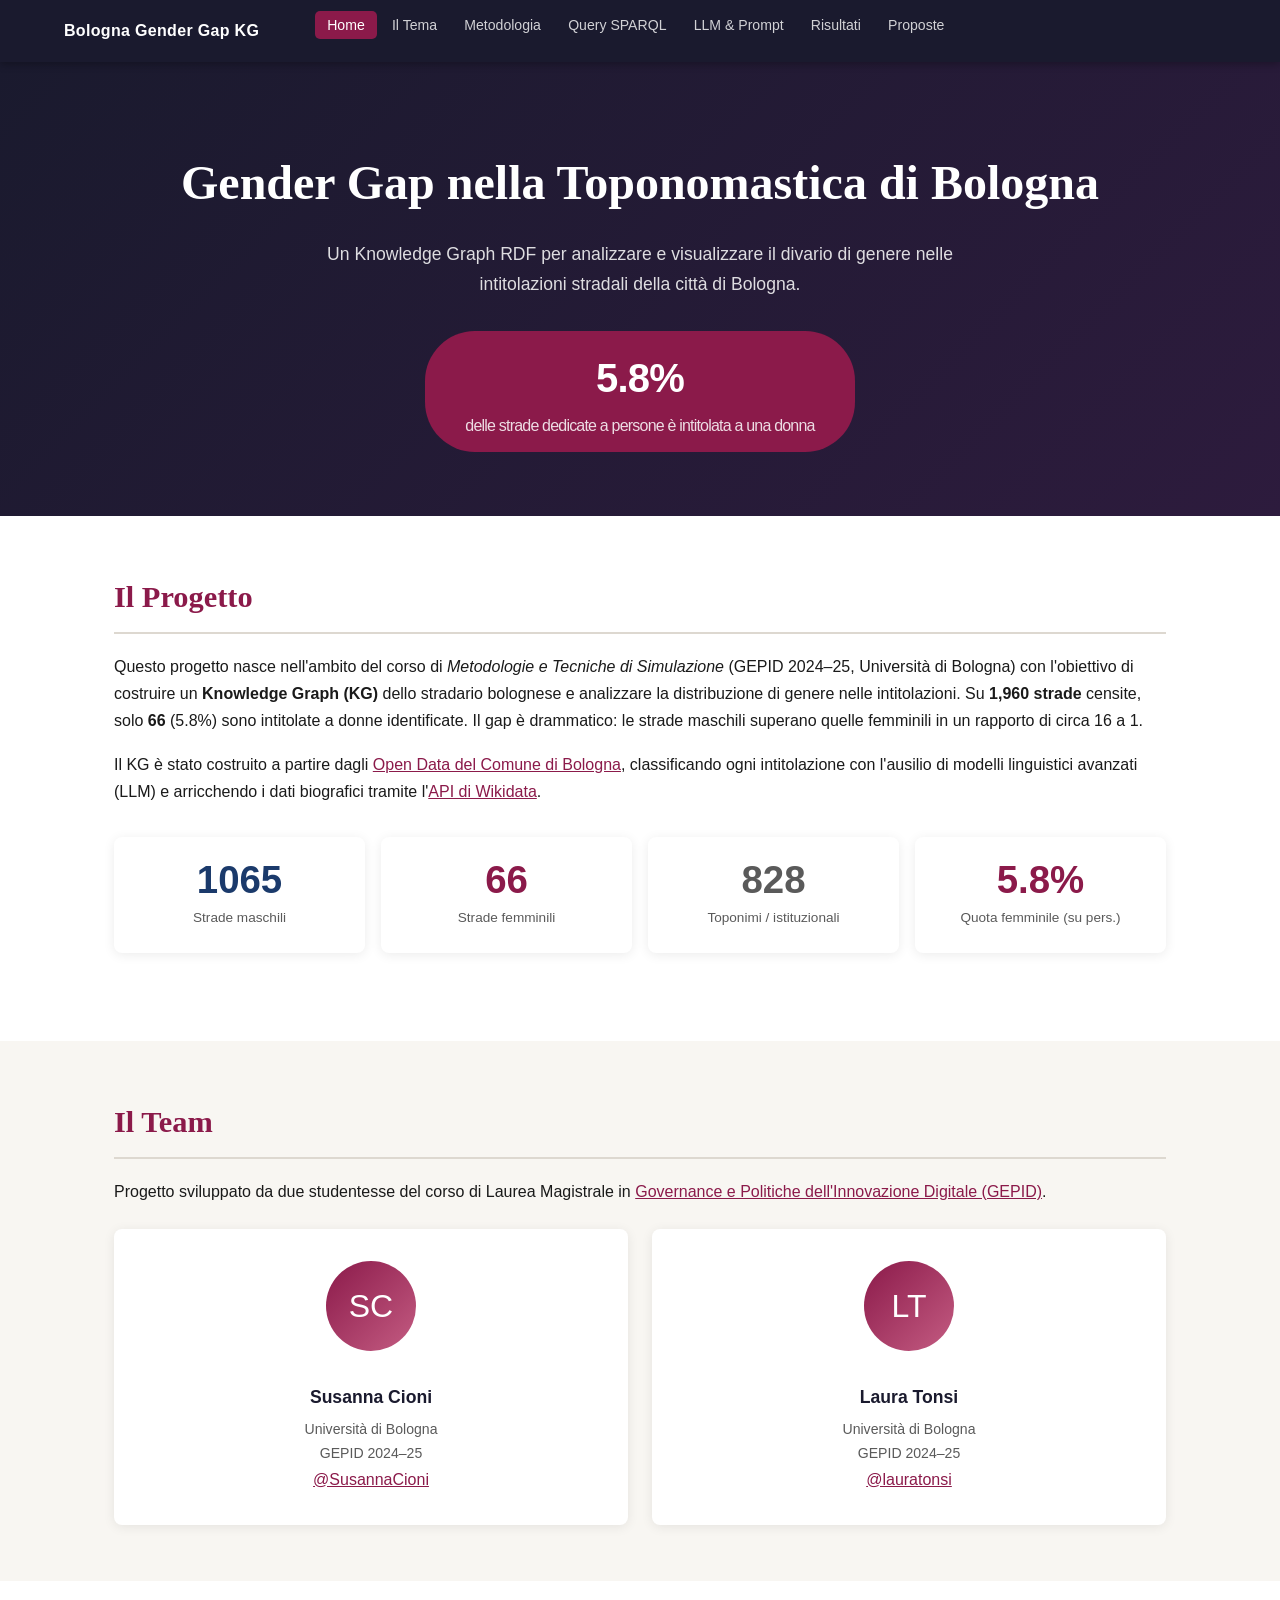
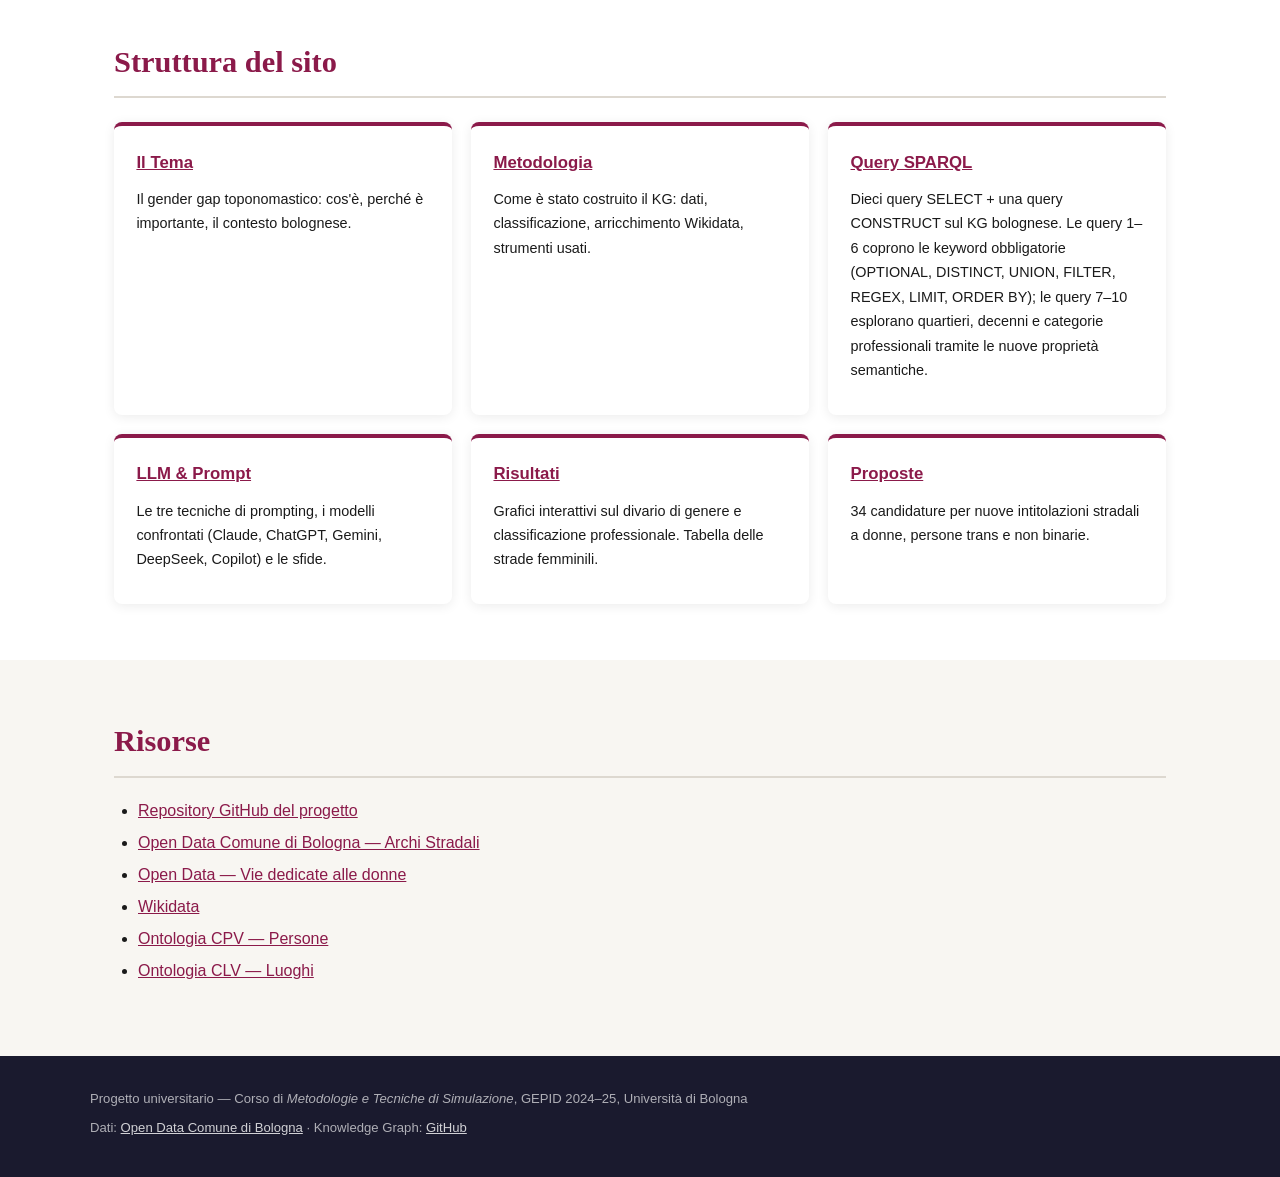
==== commit 76599b62: "update: correct counts of streets dedicated to male and female in various documents" ====
--- a/docs/index.html
+++ b/docs/index.html
@@ -51,7 +51,7 @@
 
   <div class="stat-grid">
     <div class="stat-box stat-male">
-      <div class="number">1066</div>
+      <div class="number">1065</div>
       <div class="label">Strade maschili</div>
     </div>
     <div class="stat-box stat-female">
--- a/docs/style.css
+++ b/docs/style.css
@@ -416,15 +416,3 @@
   .kg-arrow-head { transform: rotate(90deg); }
   .kg-node { min-width: unset; width: 100%; max-width: 100%; }
 }
-
-/* ── SPARQL Playground ── */
-.sparql-playground { background: #f5f5fa; border-radius: var(--radius); padding: 1.5rem; margin: 1.5rem 0; }
-.sparql-examples { display: flex; flex-wrap: wrap; gap: 0.5rem; margin-bottom: 0.8rem; }
-.example-btn { background: #fff; border: 2px solid var(--primary); color: var(--primary); padding: 0.4rem 0.9rem; border-radius: 20px; cursor: pointer; font-size: 0.82rem; font-weight: 600; transition: all 0.2s; }
-.example-btn.active, .example-btn:hover { background: var(--primary); color: #fff; }
-.sparql-textarea { width: 100%; box-sizing: border-box; font-family: 'Consolas','Monaco','Courier New',monospace; font-size: 0.82rem; line-height: 1.65; background: #1e1e2e; color: #cdd6f4; border: none; border-radius: var(--radius); padding: 1rem 1.2rem; min-height: 220px; resize: vertical; outline: none; margin-bottom: 0.8rem; display: block; }
-.run-btn { background: var(--primary); color: #fff; border: none; padding: 0.65rem 2rem; border-radius: 6px; font-size: 0.95rem; font-weight: 700; cursor: pointer; transition: background 0.2s; }
-.run-btn:hover { background: var(--primary-light); }
-.run-btn:disabled { opacity: 0.6; cursor: not-allowed; }
-.sparql-status { margin: 0.6rem 0; font-size: 0.88rem; color: var(--text-muted); min-height: 1.4em; }
-.sparql-status.err { color: #c0392b; }
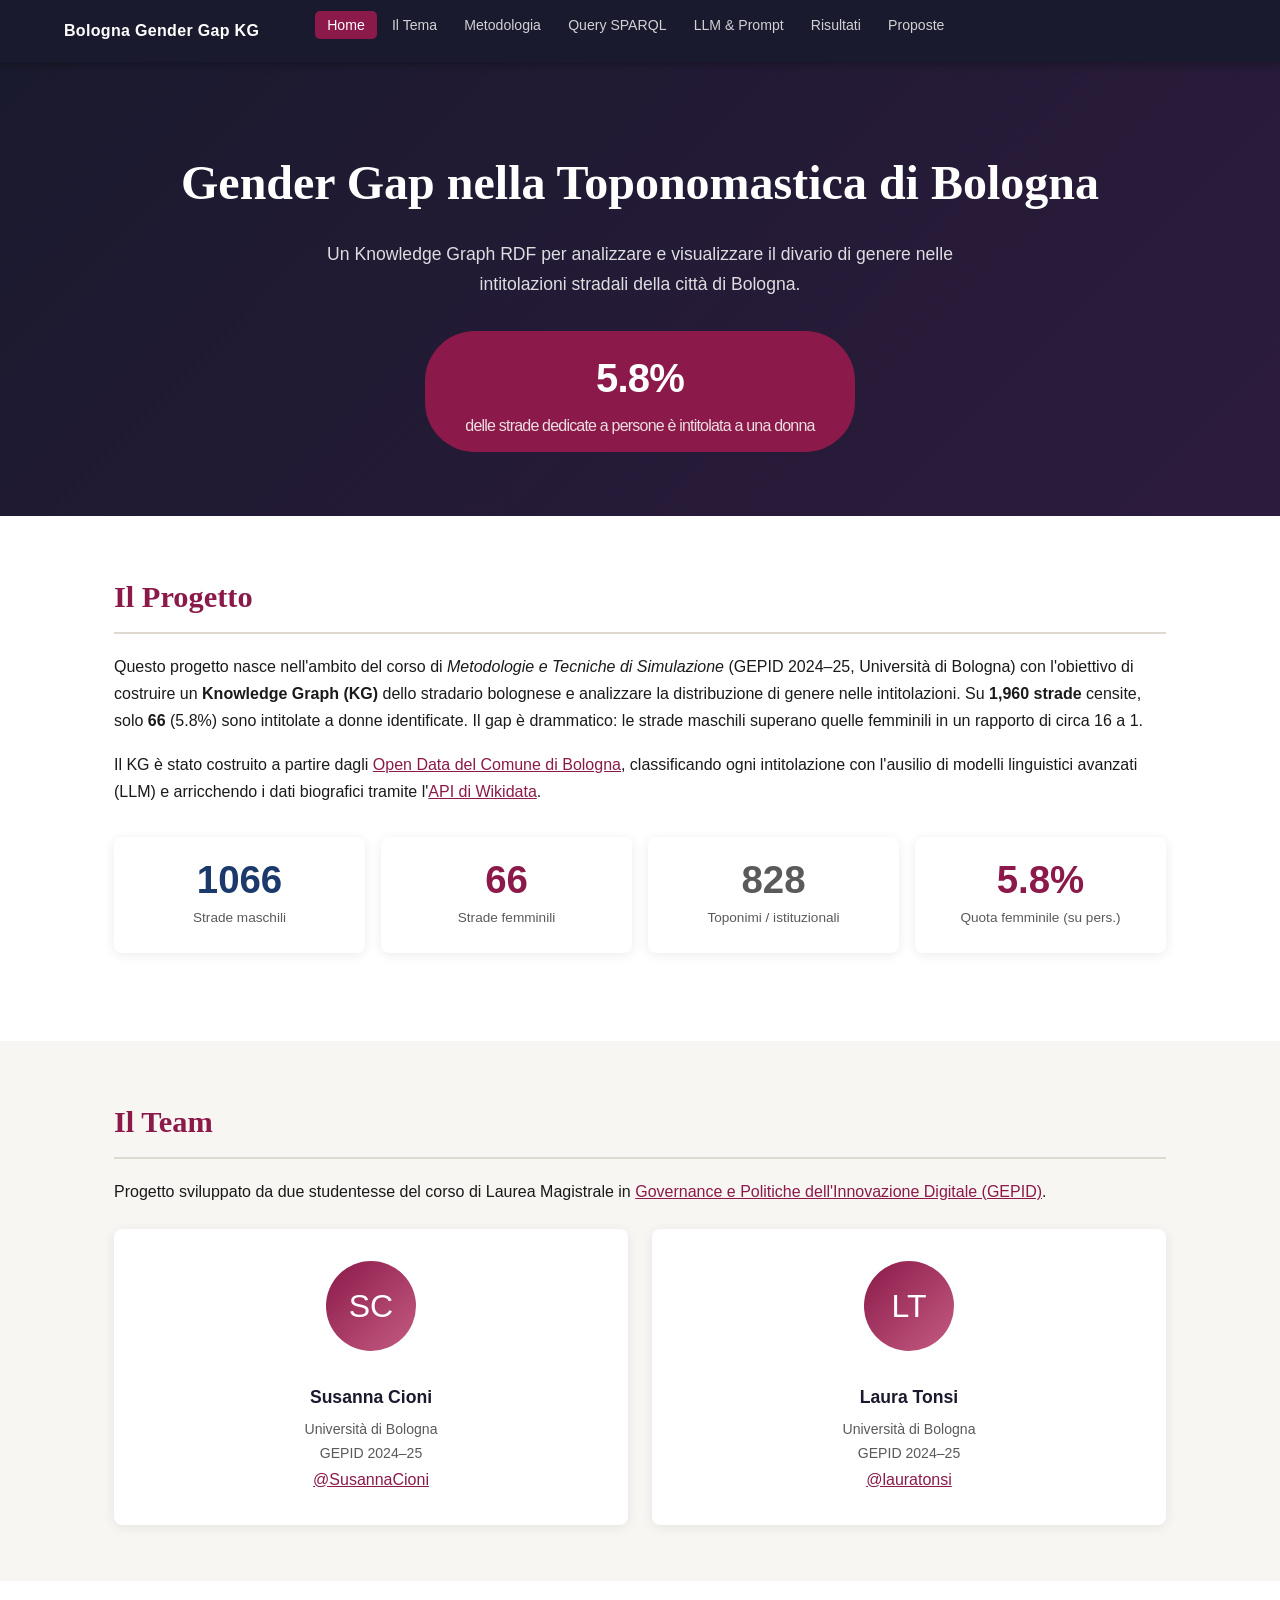
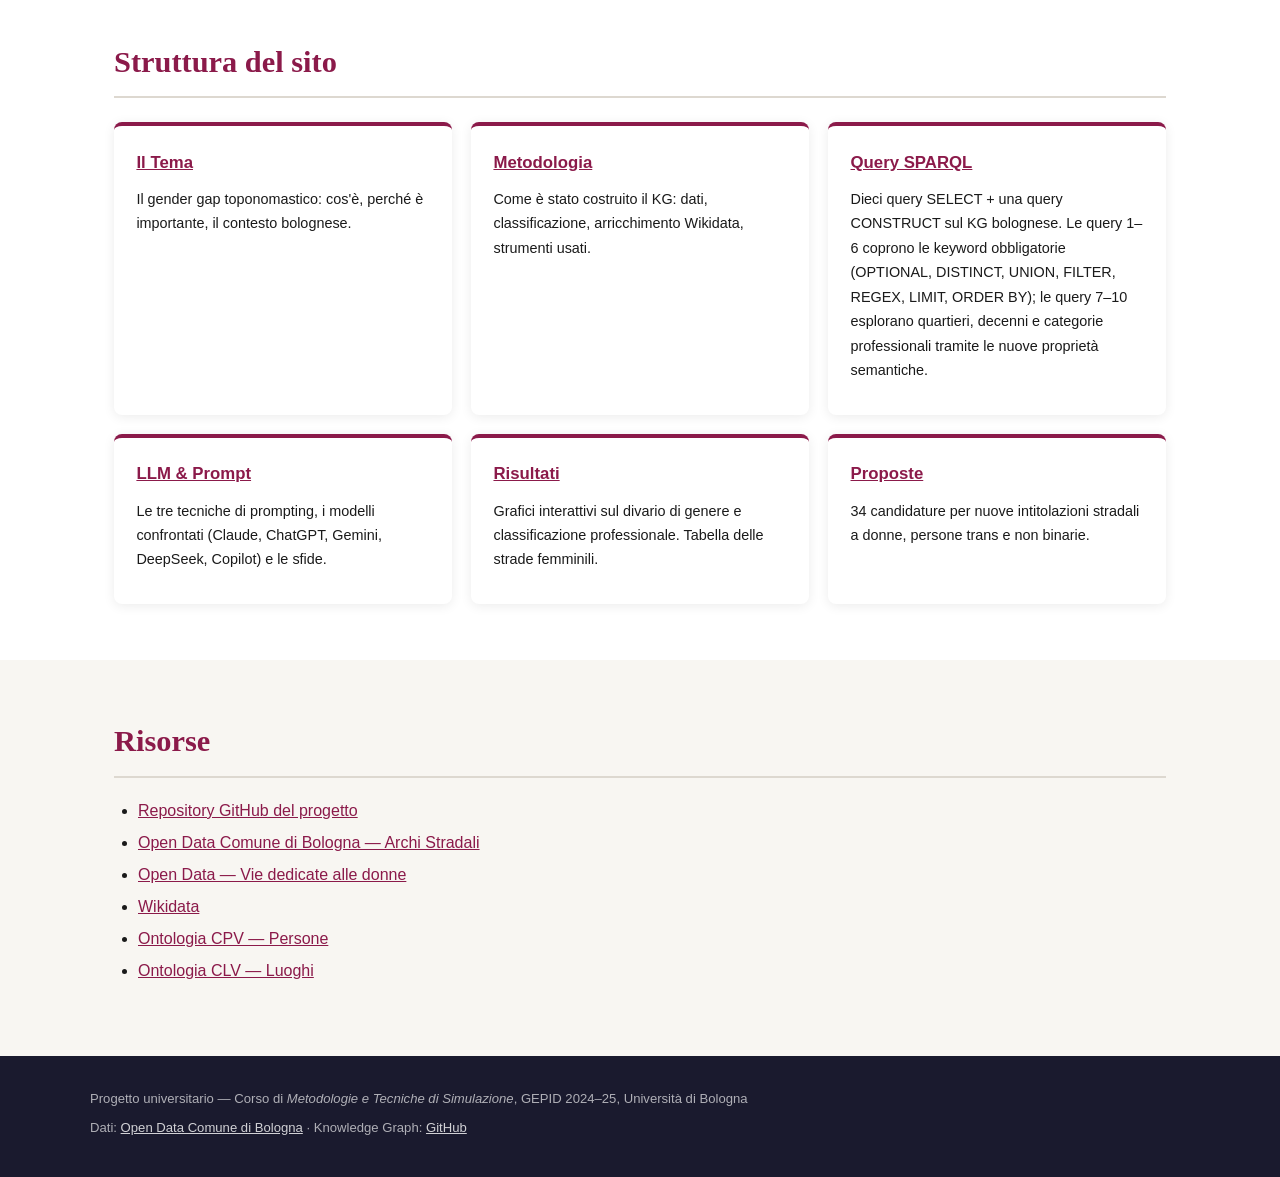
==== commit 110d4173: "Refactor HTML and SPARQL queries for Gender Gap project - Updated `topic.html` to enhance content cl" ====
--- a/docs/index.html
+++ b/docs/index.html
@@ -1,132 +1,132 @@
-<!DOCTYPE html>
-<html lang="it">
-<head>
-  <meta charset="UTF-8">
-  <meta name="viewport" content="width=device-width, initial-scale=1.0">
-  <title>Home — Gender Gap Bologna</title>
-  <link rel="stylesheet" href="style.css">
-  
-</head>
-<body>
-<nav id="navbar">
-  <div class="nav-inner">
-    <a class="nav-brand" href="index.html">Bologna Gender Gap KG</a>
-    <button class="nav-toggle" onclick="document.getElementById('navbar').classList.toggle('open')" aria-label="menu">&#9776;</button>
-    <ul class="nav-links">
-      <li><a href="index.html" class="active">Home</a></li>
-      <li><a href="topic.html">Il Tema</a></li>
-      <li><a href="methodology.html">Metodologia</a></li>
-      <li><a href="sparql.html">Query SPARQL</a></li>
-      <li><a href="llm.html">LLM &amp; Prompt</a></li>
-      <li><a href="results.html">Risultati</a></li>
-      <li><a href="proposals.html">Proposte</a></li>
-    </ul>
-  </div>
-</nav>
-<main>
-
-<div class="hero">
-  <h1>Gender Gap nella Toponomastica di Bologna</h1>
-  <p>Un Knowledge Graph RDF per analizzare e visualizzare il divario di genere
-     nelle intitolazioni stradali della città di Bologna.</p>
-  <div class="hero-stat">
-    5.8%
-    <small>delle strade dedicate a persone è intitolata a una donna</small>
-  </div>
-</div>
-
-<div class="section-alt"><div class="section">
-  <h2>Il Progetto</h2>
-  <p>Questo progetto nasce nell'ambito del corso di <em>Metodologie e Tecniche di Simulazione</em>
-  (GEPID 2024–25, Università di Bologna) con l'obiettivo di costruire un
-  <strong>Knowledge Graph (KG)</strong> dello stradario bolognese e analizzare la distribuzione
-  di genere nelle intitolazioni. Su <strong>1,960 strade</strong> censite, solo <strong>66</strong>
-  (5.8%) sono intitolate a donne identificate. Il gap è drammatico: le strade maschili
-  superano quelle femminili in un rapporto di circa 16 a 1.</p>
-
-  <p>Il KG è stato costruito a partire dagli
-  <a href="https://opendata.comune.bologna.it/" target="_blank">Open Data del Comune di Bologna</a>,
-  classificando ogni intitolazione con l'ausilio di modelli linguistici avanzati
-  (LLM) e arricchendo i dati biografici tramite l'<a href="https://www.wikidata.org/" target="_blank">API di Wikidata</a>.</p>
-
-  <div class="stat-grid">
-    <div class="stat-box stat-male">
-      <div class="number">1065</div>
-      <div class="label">Strade maschili</div>
-    </div>
-    <div class="stat-box stat-female">
-      <div class="number">66</div>
-      <div class="label">Strade femminili</div>
-    </div>
-    <div class="stat-box stat-topo">
-      <div class="number">828</div>
-      <div class="label">Toponimi / istituzionali</div>
-    </div>
-    <div class="stat-box stat-pct">
-      <div class="number">5.8%</div>
-      <div class="label">Quota femminile (su pers.)</div>
-    </div>
-  </div>
-</div></div>
-
-<div class="section">
-  <h2>Il Team</h2>
-  <p>Progetto sviluppato da due studentesse del corso di Laurea Magistrale
-  in <a href="https://corsi.unibo.it/magistrale/PoliticheInnovazioneDigitale" target="_blank" rel="noopener">Governance e Politiche dell'Innovazione Digitale (GEPID)</a>.</p>
-  <div class="team-grid">
-    <div class="team-card">
-      <div class="team-avatar">SC</div>
-      <h3>Susanna Cioni</h3>
-      <p>Università di Bologna<br>GEPID 2024–25</p>
-      <a href="https://github.com/SusannaCioni" target="_blank" rel="noopener">@SusannaCioni</a>
-    </div>
-    <div class="team-card">
-      <div class="team-avatar">LT</div>
-      <h3>Laura Tonsi</h3>
-      <p>Università di Bologna<br>GEPID 2024–25</p>
-      <a href="https://github.com/lauratonsi" target="_blank" rel="noopener">@lauratonsi</a>
-    </div>
-  </div>
-</div>
-
-<div class="section-alt"><div class="section">
-  <h2>Struttura del sito</h2>
-  <div class="card-grid">
-    <div class="card"><h3><a href="topic.html">Il Tema</a></h3>
-      <p>Il gender gap toponomastico: cos'è, perché è importante, il contesto bolognese.</p></div>
-    <div class="card"><h3><a href="methodology.html">Metodologia</a></h3>
-      <p>Come è stato costruito il KG: dati, classificazione, arricchimento Wikidata, strumenti usati.</p></div>
-    <div class="card"><h3><a href="sparql.html">Query SPARQL</a></h3>
-      <p>Dieci query SELECT + una query CONSTRUCT sul KG bolognese. Le query 1–6 coprono le keyword obbligatorie (OPTIONAL, DISTINCT, UNION, FILTER, REGEX, LIMIT, ORDER BY); le query 7–10 esplorano quartieri, decenni e categorie professionali tramite le nuove proprietà semantiche.</p></div>
-    <div class="card"><h3><a href="llm.html">LLM &amp; Prompt</a></h3>
-      <p>Le tre tecniche di prompting, i modelli confrontati (Claude, ChatGPT, Gemini, DeepSeek, Copilot) e le sfide.</p></div>
-    <div class="card"><h3><a href="results.html">Risultati</a></h3>
-      <p>Grafici interattivi sul divario di genere e classificazione professionale. Tabella delle strade femminili.</p></div>
-    <div class="card"><h3><a href="proposals.html">Proposte</a></h3>
-      <p>34 candidature per nuove intitolazioni stradali a donne, persone trans e non binarie.</p></div>
-  </div>
-</div></div>
-
-<div class="section">
-  <h2>Risorse</h2>
-  <ul>
-    <li><a href="https://github.com/lauratonsi/PROGETTO_KNOWLEDGE_GRAPH" target="_blank">Repository GitHub del progetto</a></li>
-    <li><a href="https://opendata.comune.bologna.it/explore/dataset/rifter_arcstra_li/information/" target="_blank">Open Data Comune di Bologna — Archi Stradali</a></li>
-    <li><a href="https://opendata.comune.bologna.it/explore/dataset/le-aree-verdi-e-le-vie-di-bologna-dedicate-alle-donne/information/" target="_blank">Open Data — Vie dedicate alle donne</a></li>
-    <li><a href="https://www.wikidata.org/" target="_blank">Wikidata</a></li>
-    <li><a href="https://w3id.org/italia/onto/CPV/" target="_blank">Ontologia CPV — Persone</a></li>
-    <li><a href="https://w3id.org/italia/onto/CLV/" target="_blank">Ontologia CLV — Luoghi</a></li>
-  </ul>
-</div>
-
-</main>
-<footer>
-  <div class="footer-inner">
-    <p>Progetto universitario — Corso di <em>Metodologie e Tecniche di Simulazione</em>, GEPID 2024–25, Università di Bologna</p>
-    <p>Dati: <a href="https://opendata.comune.bologna.it/" target="_blank">Open Data Comune di Bologna</a> ·
-       Knowledge Graph: <a href="https://github.com/lauratonsi/PROGETTO_KNOWLEDGE_GRAPH" target="_blank">GitHub</a></p>
-  </div>
-</footer>
-
-</body>
+<!DOCTYPE html>
+<html lang="it">
+<head>
+  <meta charset="UTF-8">
+  <meta name="viewport" content="width=device-width, initial-scale=1.0">
+  <title>Home — Gender Gap Bologna</title>
+  <link rel="stylesheet" href="style.css">
+  
+</head>
+<body>
+<nav id="navbar">
+  <div class="nav-inner">
+    <a class="nav-brand" href="index.html">Bologna Gender Gap KG</a>
+    <button class="nav-toggle" onclick="document.getElementById('navbar').classList.toggle('open')" aria-label="menu">&#9776;</button>
+    <ul class="nav-links">
+      <li><a href="index.html" class="active">Home</a></li>
+      <li><a href="topic.html">Il Tema</a></li>
+      <li><a href="methodology.html">Metodologia</a></li>
+      <li><a href="sparql.html">Query SPARQL</a></li>
+      <li><a href="llm.html">LLM &amp; Prompt</a></li>
+      <li><a href="results.html">Risultati</a></li>
+      <li><a href="proposals.html">Proposte</a></li>
+    </ul>
+  </div>
+</nav>
+<main>
+
+<div class="hero">
+  <h1>Gender Gap nella Toponomastica di Bologna</h1>
+  <p>Un Knowledge Graph RDF per analizzare e visualizzare il divario di genere
+     nelle intitolazioni stradali della città di Bologna.</p>
+  <div class="hero-stat">
+    5.8%
+    <small>delle strade dedicate a persone è intitolata a una donna</small>
+  </div>
+</div>
+
+<div class="section-alt"><div class="section">
+  <h2>Il Progetto</h2>
+  <p>Questo progetto nasce nell'ambito del corso di <em>Metodologie e Tecniche di Simulazione</em>
+  (GEPID 2024–25, Università di Bologna) con l'obiettivo di costruire un
+  <strong>Knowledge Graph (KG)</strong> dello stradario bolognese e analizzare la distribuzione
+  di genere nelle intitolazioni. Su <strong>1,960 strade</strong> censite, solo <strong>66</strong>
+  (5.8%) sono intitolate a donne identificate. Il gap è drammatico: le strade maschili
+  superano quelle femminili in un rapporto di circa 16 a 1.</p>
+
+  <p>Il KG è stato costruito a partire dagli
+  <a href="https://opendata.comune.bologna.it/" target="_blank">Open Data del Comune di Bologna</a>,
+  classificando ogni intitolazione con l'ausilio di modelli linguistici avanzati
+  (LLM) e arricchendo i dati biografici tramite l'<a href="https://www.wikidata.org/" target="_blank">API di Wikidata</a>.</p>
+
+  <div class="stat-grid">
+    <div class="stat-box stat-male">
+      <div class="number">1066</div>
+      <div class="label">Strade maschili</div>
+    </div>
+    <div class="stat-box stat-female">
+      <div class="number">66</div>
+      <div class="label">Strade femminili</div>
+    </div>
+    <div class="stat-box stat-topo">
+      <div class="number">828</div>
+      <div class="label">Toponimi / istituzionali</div>
+    </div>
+    <div class="stat-box stat-pct">
+      <div class="number">5.8%</div>
+      <div class="label">Quota femminile (su pers.)</div>
+    </div>
+  </div>
+</div></div>
+
+<div class="section">
+  <h2>Il Team</h2>
+  <p>Progetto sviluppato da due studentesse del corso di Laurea Magistrale
+  in <a href="https://corsi.unibo.it/magistrale/PoliticheInnovazioneDigitale" target="_blank" rel="noopener">Governance e Politiche dell'Innovazione Digitale (GEPID)</a>.</p>
+  <div class="team-grid">
+    <div class="team-card">
+      <div class="team-avatar">SC</div>
+      <h3>Susanna Cioni</h3>
+      <p>Università di Bologna<br>GEPID 2024–25</p>
+      <a href="https://github.com/SusannaCioni" target="_blank" rel="noopener">@SusannaCioni</a>
+    </div>
+    <div class="team-card">
+      <div class="team-avatar">LT</div>
+      <h3>Laura Tonsi</h3>
+      <p>Università di Bologna<br>GEPID 2024–25</p>
+      <a href="https://github.com/lauratonsi" target="_blank" rel="noopener">@lauratonsi</a>
+    </div>
+  </div>
+</div>
+
+<div class="section-alt"><div class="section">
+  <h2>Struttura del sito</h2>
+  <div class="card-grid">
+    <div class="card"><h3><a href="topic.html">Il Tema</a></h3>
+      <p>Il gender gap toponomastico: cos'è, perché è importante, il contesto bolognese.</p></div>
+    <div class="card"><h3><a href="methodology.html">Metodologia</a></h3>
+      <p>Come è stato costruito il KG: dati, classificazione, arricchimento Wikidata, strumenti usati.</p></div>
+    <div class="card"><h3><a href="sparql.html">Query SPARQL</a></h3>
+      <p>Dieci query SELECT + una query CONSTRUCT sul KG bolognese. Le query 1–6 coprono le keyword obbligatorie (OPTIONAL, DISTINCT, UNION, FILTER, REGEX, LIMIT, ORDER BY); le query 7–10 esplorano quartieri, decenni e categorie professionali tramite le nuove proprietà semantiche.</p></div>
+    <div class="card"><h3><a href="llm.html">LLM &amp; Prompt</a></h3>
+      <p>Le tre tecniche di prompting, i modelli confrontati (Claude, ChatGPT, Gemini, DeepSeek, Copilot) e le sfide.</p></div>
+    <div class="card"><h3><a href="results.html">Risultati</a></h3>
+      <p>Grafici interattivi sul divario di genere e classificazione professionale. Tabella delle strade femminili.</p></div>
+    <div class="card"><h3><a href="proposals.html">Proposte</a></h3>
+      <p>34 candidature per nuove intitolazioni stradali a donne, persone trans e non binarie.</p></div>
+  </div>
+</div></div>
+
+<div class="section">
+  <h2>Risorse</h2>
+  <ul>
+    <li><a href="https://github.com/lauratonsi/PROGETTO_KNOWLEDGE_GRAPH" target="_blank">Repository GitHub del progetto</a></li>
+    <li><a href="https://opendata.comune.bologna.it/explore/dataset/rifter_arcstra_li/information/" target="_blank">Open Data Comune di Bologna — Archi Stradali</a></li>
+    <li><a href="https://opendata.comune.bologna.it/explore/dataset/le-aree-verdi-e-le-vie-di-bologna-dedicate-alle-donne/information/" target="_blank">Open Data — Vie dedicate alle donne</a></li>
+    <li><a href="https://www.wikidata.org/" target="_blank">Wikidata</a></li>
+    <li><a href="https://w3id.org/italia/onto/CPV/" target="_blank">Ontologia CPV — Persone</a></li>
+    <li><a href="https://w3id.org/italia/onto/CLV/" target="_blank">Ontologia CLV — Luoghi</a></li>
+  </ul>
+</div>
+
+</main>
+<footer>
+  <div class="footer-inner">
+    <p>Progetto universitario — Corso di <em>Metodologie e Tecniche di Simulazione</em>, GEPID 2024–25, Università di Bologna</p>
+    <p>Dati: <a href="https://opendata.comune.bologna.it/" target="_blank">Open Data Comune di Bologna</a> ·
+       Knowledge Graph: <a href="https://github.com/lauratonsi/PROGETTO_KNOWLEDGE_GRAPH" target="_blank">GitHub</a></p>
+  </div>
+</footer>
+
+</body>
 </html>
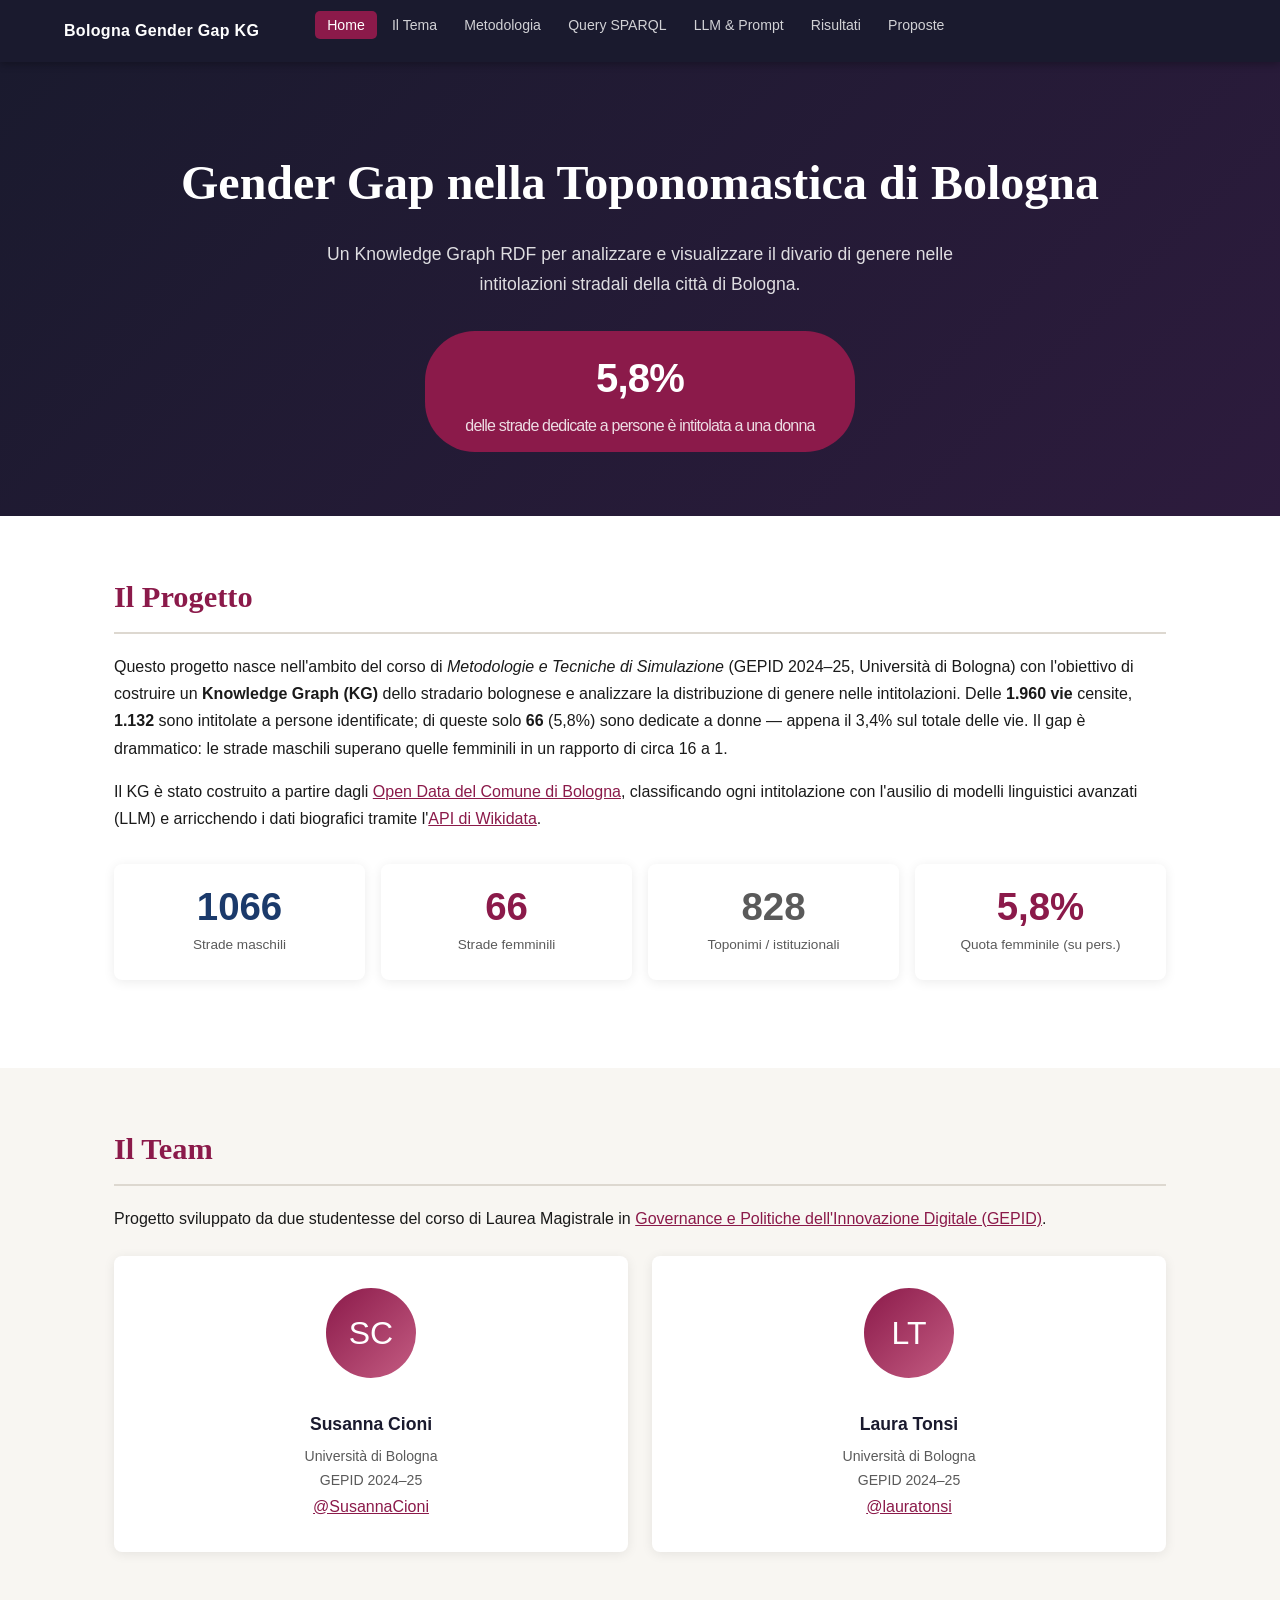
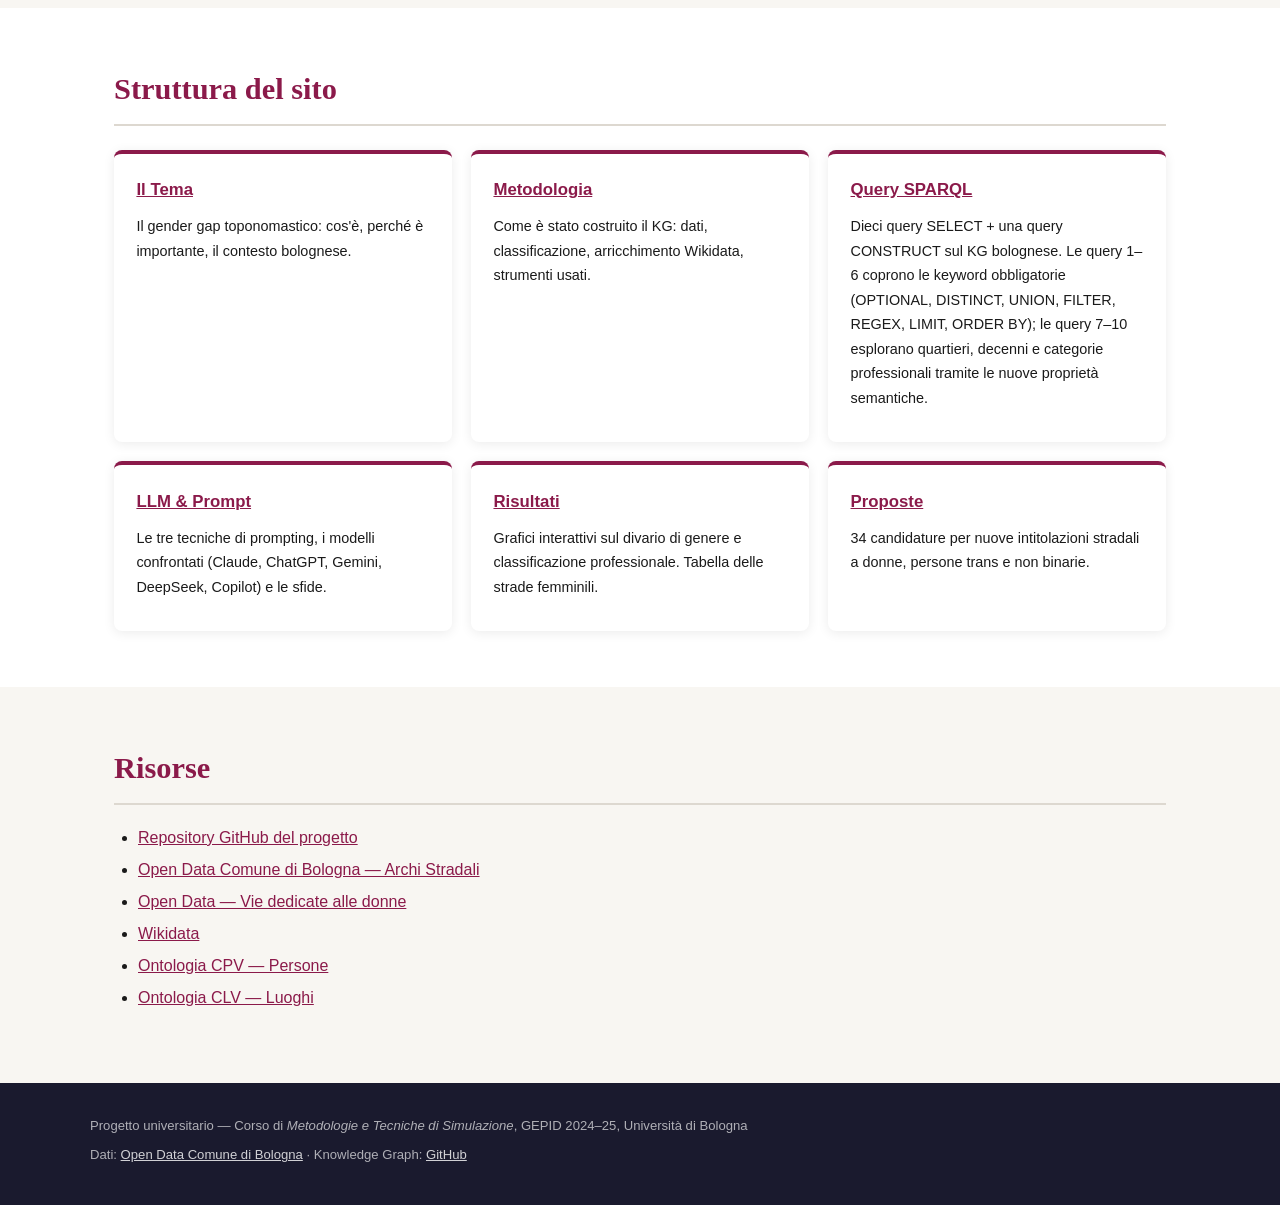
==== commit 01adade6: "fix: allinea tutti i numeri al KG reale e rende le proposte cliccabili - Corregge il framing headlin" ====
--- a/docs/index.html
+++ b/docs/index.html
@@ -30,7 +30,7 @@
   <p>Un Knowledge Graph RDF per analizzare e visualizzare il divario di genere
      nelle intitolazioni stradali della città di Bologna.</p>
   <div class="hero-stat">
-    5.8%
+    5,8%
     <small>delle strade dedicate a persone è intitolata a una donna</small>
   </div>
 </div>
@@ -40,8 +40,9 @@
   <p>Questo progetto nasce nell'ambito del corso di <em>Metodologie e Tecniche di Simulazione</em>
   (GEPID 2024–25, Università di Bologna) con l'obiettivo di costruire un
   <strong>Knowledge Graph (KG)</strong> dello stradario bolognese e analizzare la distribuzione
-  di genere nelle intitolazioni. Su <strong>1,960 strade</strong> censite, solo <strong>66</strong>
-  (5.8%) sono intitolate a donne identificate. Il gap è drammatico: le strade maschili
+  di genere nelle intitolazioni. Delle <strong>1.960 vie</strong> censite, <strong>1.132</strong> sono
+  intitolate a persone identificate; di queste solo <strong>66</strong> (5,8%) sono dedicate a donne
+  — appena il 3,4% sul totale delle vie. Il gap è drammatico: le strade maschili
   superano quelle femminili in un rapporto di circa 16 a 1.</p>
 
   <p>Il KG è stato costruito a partire dagli
@@ -63,7 +64,7 @@
       <div class="label">Toponimi / istituzionali</div>
     </div>
     <div class="stat-box stat-pct">
-      <div class="number">5.8%</div>
+      <div class="number">5,8%</div>
       <div class="label">Quota femminile (su pers.)</div>
     </div>
   </div>
